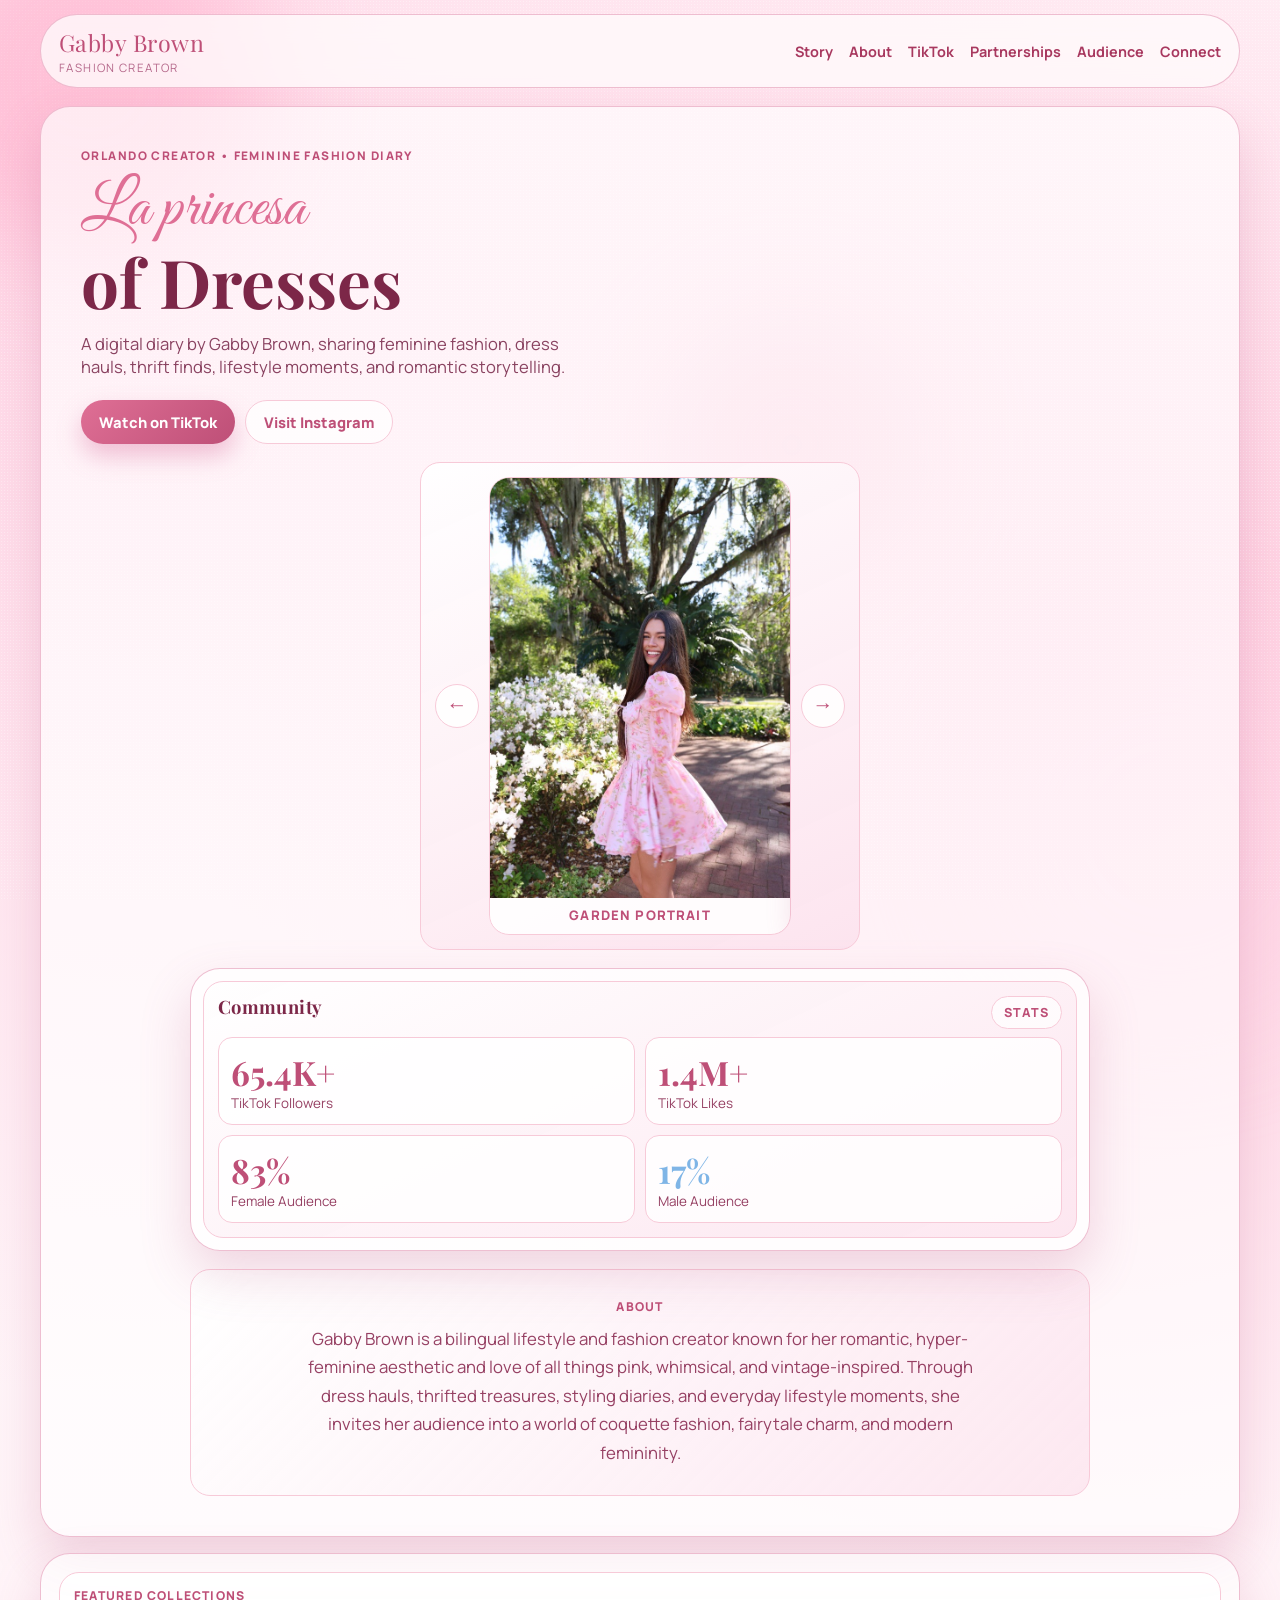
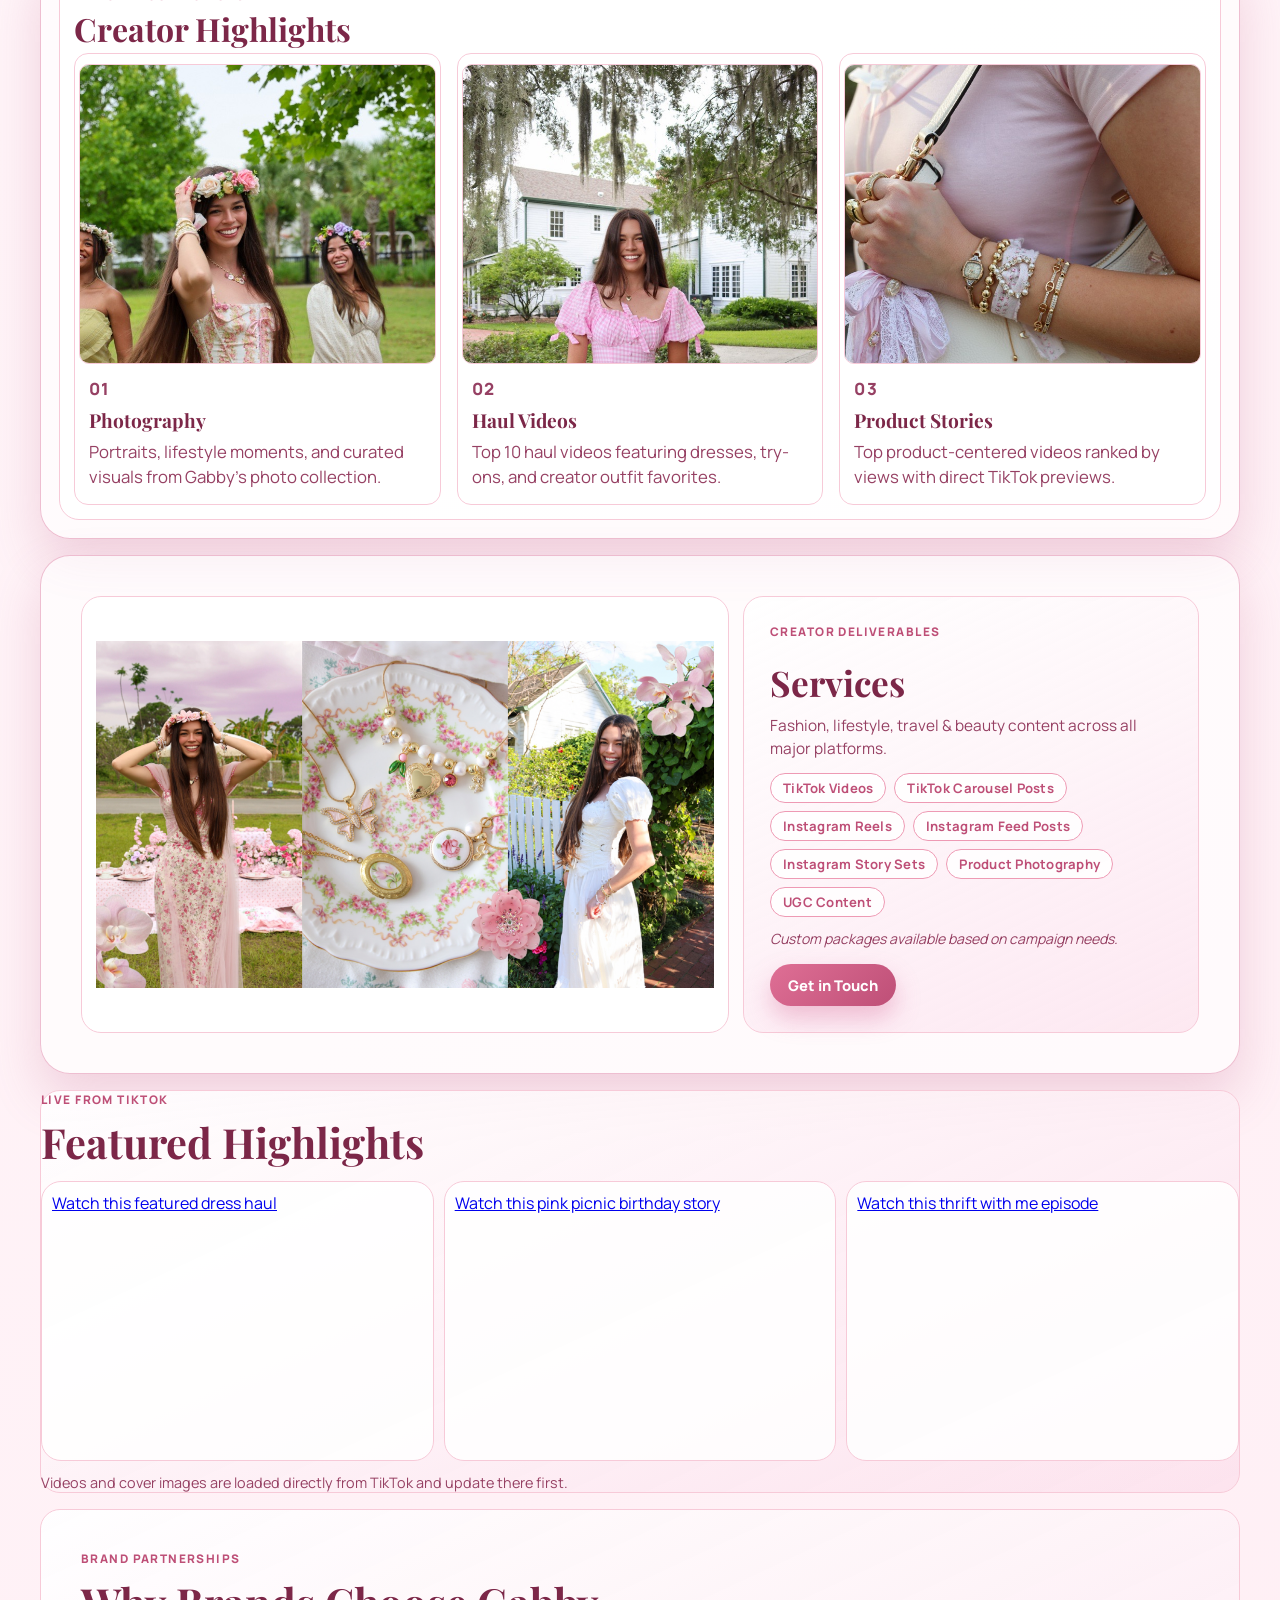
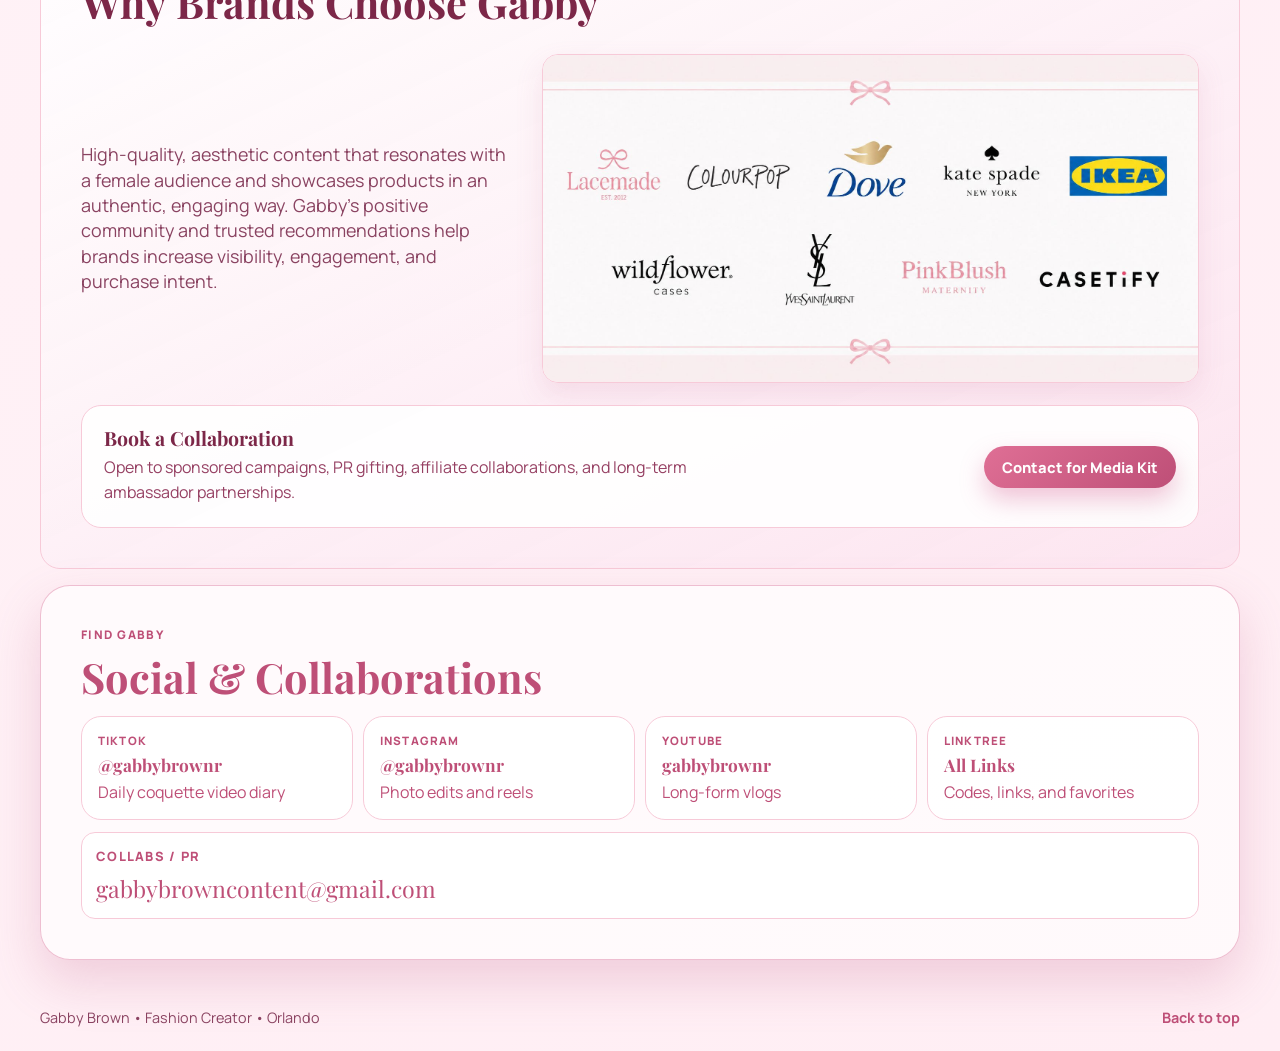
==== index.html @ c547fb17 "Add stats button and TikTok analytics page" ====
<!DOCTYPE html>
<html lang="en">
<head>
  <meta charset="UTF-8">
  <meta name="viewport" content="width=device-width, initial-scale=1.0">
  <title>Gabby Brown | Fashion Creator</title>
  <meta name="description" content="Gabby Brown, fashion creator: romantic fashion, feminine storytelling, dress diaries, and dreamy Orlando creator vibes.">
  <meta name="theme-color" content="#f7b8c7">
  <link rel="preconnect" href="https://fonts.googleapis.com">
  <link rel="preconnect" href="https://fonts.gstatic.com" crossorigin>
  <link href="https://fonts.googleapis.com/css2?family=Playfair+Display:ital,wght@0,500;0,700;1,500&family=Manrope:wght@300;400;500;700&family=Great+Vibes&display=swap" rel="stylesheet">
  <link rel="stylesheet" href="styles.css?v=6">
</head>
<body>
  <div class="bg-layer" aria-hidden="true">
    <div class="noise"></div>
    <div class="blush blush-a"></div>
    <div class="blush blush-b"></div>
    <div class="blush blush-c"></div>
  </div>

  <header class="site-header" id="top">
    <div class="brand-wrap">
      <a href="#top" class="brand-mark" aria-label="Go to top">Gabby Brown</a>
      <p class="brand-sub">Fashion Creator</p>
    </div>
    <button class="menu-toggle" aria-expanded="false" aria-controls="site-nav" aria-label="Open menu">
      <span></span><span></span><span></span>
    </button>
    <nav id="site-nav" class="site-nav" aria-label="Main navigation">
      <a href="#story">Story</a>
      <a href="#about">About</a>
      <a href="#tiktok">TikTok</a>
      <a href="#partnerships">Partnerships</a>
      <a href="#numbers">Audience</a>
      <a href="#connect">Connect</a>
    </nav>
  </header>

  <main>
    <section class="hero section-reveal">
      <div class="hero-copy">
        <p class="kicker">Orlando Creator • Feminine Fashion Diary</p>
        <h1>
          <span class="script">La princesa</span>
          <span class="title">of Dresses</span>
        </h1>
        <p class="lead">
          A digital diary by Gabby Brown, sharing feminine fashion, dress hauls, thrift finds, lifestyle moments, and romantic storytelling.
        </p>
        <div class="cta-row">
          <a class="coq-btn coq-btn-solid" href="https://www.tiktok.com/@gabbybrownr" target="_blank" rel="noopener">Watch on TikTok</a>
          <a class="coq-btn coq-btn-ghost" href="https://www.instagram.com/gabbybrownr/" target="_blank" rel="noopener">Visit Instagram</a>
        </div>
      </div>
      <div class="hero-image hero-collage-carousel" aria-label="Photo collage carousel of Gabby Brown">
        <button class="slider-arrow slider-prev" type="button" aria-label="Previous photo">&#8592;</button>
        <div class="collage-viewport">
          <div class="collage-track">
            <figure class="collage-card">
              <img src="images/gabby-garden-floral-portrait.jpg" alt="Gabby Brown in a pink floral dress smiling in a garden" class="gabby-photo" loading="eager" decoding="async">
              <figcaption>Garden Portrait</figcaption>
            </figure>
            <figure class="collage-card">
              <img src="images/gabby-birthday-picnic-cake.jpg" alt="Gabby Brown holding a pink birthday cake at a picnic by the water" class="gabby-photo" loading="lazy" decoding="async">
              <figcaption>Birthday Picnic</figcaption>
            </figure>
            <figure class="collage-card">
              <img src="images/gabby-blush-dress-garden-walk.jpg" alt="Gabby Brown in a blush floral dress in a romantic outdoor setting" class="gabby-photo" loading="lazy" decoding="async">
              <figcaption>Coquette Classic</figcaption>
            </figure>
          </div>
        </div>
        <button class="slider-arrow slider-next" type="button" aria-label="Next photo">&#8594;</button>
      </div>

      <section id="numbers" class="numbers snapshot-inline section-reveal">
        <div class="numbers-card">
          <div class="numbers-head">
            <h2>Community</h2>
            <a class="coq-btn coq-btn-ghost stats-link-btn" href="tiktok-analytics.html">Stats</a>
          </div>
          <div class="metrics">
            <div>
              <p class="metric" data-target="65400">0</p>
              <p class="metric-label">TikTok Followers</p>
            </div>
            <div>
              <p class="metric" data-target="1400000">0</p>
              <p class="metric-label">TikTok Likes</p>
            </div>
            <div>
              <p class="metric">83%</p>
              <p class="metric-label">Female Audience</p>
            </div>
            <div>
              <p class="metric metric-male">17%</p>
              <p class="metric-label">Male Audience</p>
            </div>
          </div>
        </div>
      </section>

      <div class="hero-about" id="about">
        <p class="card-label">About</p>
        <p class="about-bio">Gabby Brown is a bilingual lifestyle and fashion creator known for her romantic, hyper-feminine aesthetic and love of all things pink, whimsical, and vintage-inspired. Through dress hauls, thrifted treasures, styling diaries, and everyday lifestyle moments, she invites her audience into a world of coquette fashion, fairytale charm, and modern femininity.</p>
      </div>
    </section>

    <section id="story" class="story section-reveal">
      <div class="story-panel signature-panel story-series">
        <p class="card-label">Featured Collections</p>
        <h3>Creator Highlights</h3>
        <div class="series-list" aria-label="Creator highlight categories">
          <a class="series-item" href="photography-gallery.html" aria-label="Open Photography gallery">
            <img class="series-cover" src="images/gabby-photography-portada.jpg" alt="Photography collection cover" loading="lazy" decoding="async">
            <p class="series-id">01</p>
            <h4>Photography</h4>
            <p>Portraits, lifestyle moments, and curated visuals from Gabby's photo collection.</p>
          </a>
          <a class="series-item" href="video-collection.html?topic=haul-videos" aria-label="Open Haul Videos">
            <img class="series-cover" src="images/gabby-pink-dress.jpg" alt="Haul videos cover" loading="lazy" decoding="async">
            <p class="series-id">02</p>
            <h4>Haul Videos</h4>
            <p>Top 10 haul videos featuring dresses, try-ons, and creator outfit favorites.</p>
          </a>
          <a class="series-item" href="video-collection.html?topic=product-stories" aria-label="Open Product Stories videos">
            <img class="series-cover" src="images/gabby-watch.jpg" alt="Product stories cover" loading="lazy" decoding="async">
            <p class="series-id">03</p>
            <h4>Product Stories</h4>
            <p>Top product-centered videos ranked by views with direct TikTok previews.</p>
          </a>
        </div>
      </div>
    </section>

    <section id="services" class="services section-reveal">
      <div class="services-layout">
        <figure class="services-image-wrap">
          <img
            src="images/gabby-services-collage.png"
            alt="Gabby Brown services collage"
            class="services-image"
            loading="lazy"
            decoding="async"
          >
        </figure>
        <div class="services-copy">
          <p class="kicker">Creator Deliverables</p>
          <h2>Services</h2>
          <p class="services-desc">Fashion, lifestyle, travel &amp; beauty content across all major platforms.</p>
          <div class="services-chips" aria-label="Available services">
            <span class="service-chip">TikTok Videos</span>
            <span class="service-chip">TikTok Carousel Posts</span>
            <span class="service-chip">Instagram Reels</span>
            <span class="service-chip">Instagram Feed Posts</span>
            <span class="service-chip">Instagram Story Sets</span>
            <span class="service-chip">Product Photography</span>
            <span class="service-chip">UGC Content</span>
          </div>
          <p class="services-note">Custom packages available based on campaign needs.</p>
          <a class="coq-btn coq-btn-solid services-cta" href="mailto:gabbybrowncontent@gmail.com?subject=Services%20Inquiry">Get in Touch</a>
        </div>
      </div>
    </section>

    <section id="tiktok" class="tiktok section-reveal">
      <div class="section-head">
        <p class="kicker">Live From TikTok</p>
        <h2>Featured Highlights</h2>
      </div>
      <div class="tiktok-grid">
        <article class="tiktok-card">
          <blockquote
            class="tiktok-embed"
            cite="https://www.tiktok.com/@gabbybrownr/video/7504461138743119135"
            data-video-id="7504461138743119135"
            style="max-width: 605px; min-width: 325px;"
          >
            <section>
              <a target="_blank" rel="noopener" href="https://www.tiktok.com/@gabbybrownr/video/7504461138743119135">
                Watch this featured dress haul
              </a>
            </section>
          </blockquote>
        </article>
        <article class="tiktok-card">
          <blockquote
            class="tiktok-embed"
            cite="https://www.tiktok.com/@gabbybrownr/video/7505909339182353695"
            data-video-id="7505909339182353695"
            style="max-width: 605px; min-width: 325px;"
          >
            <section>
              <a target="_blank" rel="noopener" href="https://www.tiktok.com/@gabbybrownr/video/7505909339182353695">
                Watch this pink picnic birthday story
              </a>
            </section>
          </blockquote>
        </article>
        <article class="tiktok-card">
          <blockquote
            class="tiktok-embed"
            cite="https://www.tiktok.com/@gabbybrownr/video/7649543714284637471"
            data-video-id="7649543714284637471"
            style="max-width: 605px; min-width: 325px;"
          >
            <section>
              <a target="_blank" rel="noopener" href="https://www.tiktok.com/@gabbybrownr/video/7649543714284637471">
                Watch this thrift with me episode
              </a>
            </section>
          </blockquote>
        </article>
      </div>
      <p class="tiktok-note">Videos and cover images are loaded directly from TikTok and update there first.</p>
    </section>

    <section id="partnerships" class="partnerships section-reveal">
      <div class="section-head">
        <p class="kicker">Brand Partnerships</p>
        <h2>Why Brands Choose Gabby</h2>
      </div>

      <div class="partnership-grid">
        <p>
          High-quality, aesthetic content that resonates with a female audience and showcases products in an authentic,
          engaging way. Gabby's positive community and trusted recommendations help brands increase visibility,
          engagement, and purchase intent.
        </p>
        <img class="partnership-brand-image" src="images/gabby-collab-brands.jpeg" alt="Gabby brand collaborations">
      </div>

      <div class="partnership-cta">
        <div>
          <h3>Book a Collaboration</h3>
          <p>
            Open to sponsored campaigns, PR gifting, affiliate collaborations,
            and long-term ambassador partnerships.
          </p>
        </div>
        <a class="coq-btn coq-btn-solid" href="mailto:gabbybrowncontent@gmail.com?subject=Brand%20Partnership%20Inquiry">
          Contact for Media Kit
        </a>
      </div>
    </section>

    <section id="connect" class="connect section-reveal">
      <div class="section-head">
        <p class="kicker">Find Gabby</p>
        <h2>Social & Collaborations</h2>
      </div>
      <div class="connect-grid">
        <a class="connect-card" href="https://www.tiktok.com/@gabbybrownr" target="_blank" rel="noopener">
          <p class="platform">TikTok</p>
          <h3>@gabbybrownr</h3>
          <p>Daily coquette video diary</p>
        </a>
        <a class="connect-card" href="https://www.instagram.com/gabbybrownr/" target="_blank" rel="noopener">
          <p class="platform">Instagram</p>
          <h3>@gabbybrownr</h3>
          <p>Photo edits and reels</p>
        </a>
        <a class="connect-card" href="https://www.youtube.com/@gabbybrownr" target="_blank" rel="noopener">
          <p class="platform">YouTube</p>
          <h3>gabbybrownr</h3>
          <p>Long-form vlogs</p>
        </a>
        <a class="connect-card" href="https://linktr.ee/gabbybrownr" target="_blank" rel="noopener">
          <p class="platform">Linktree</p>
          <h3>All Links</h3>
          <p>Codes, links, and favorites</p>
        </a>
      </div>
      <div class="mail-box">
        <p>Collabs / PR</p>
        <a href="mailto:gabbybrowncontent@gmail.com">gabbybrowncontent@gmail.com</a>
      </div>
    </section>

  </main>

  <footer class="site-footer">
    <p>Gabby Brown • Fashion Creator • Orlando</p>
    <a href="#top">Back to top</a>
  </footer>

  <script async src="https://www.tiktok.com/embed.js"></script>
  <script src="script.js"></script>
</body>
</html>
---- styles.css ----
:root {
  --bg-1: #fff7fa;
  --bg-2: #ffeef4;
  --pink-100: #fde7ef;
  --pink-200: #f7cad8;
  --pink-300: #ee9ab4;
  --pink-400: #df6f95;
  --pink-500: #be4f77;
  --ink-900: #7c2748;
  --ink-700: #964063;
  --ink-500: #b5688a;
  --ink: #964063;
  --rose-title: #7c2748;
  --rose-subtitle: #a8385f;
  --rose-body: #8a4361;
  --rose-soft: #b5688a;
  --glass: rgba(255, 255, 255, 0.66);
  --line: rgba(232, 170, 194, 0.75);
  --shadow: 0 22px 50px rgba(194, 98, 140, 0.24);
  --radius-xl: 30px;
  --radius-lg: 20px;
  --radius-md: 14px;
}

* {
  box-sizing: border-box;
  margin: 0;
  padding: 0;
}

html {
  scroll-behavior: smooth;
  scroll-padding-top: 88px;
}

body {
  font-family: "Manrope", sans-serif;
  color: var(--rose-body);
  background:
    radial-gradient(circle at 12% 8%, #ffd6e6 0, transparent 26%),
    radial-gradient(circle at 84% 16%, #ffc9dd 0, transparent 24%),
    linear-gradient(145deg, var(--bg-1), var(--bg-2));
  min-height: 100vh;
  overflow-x: hidden;
}

.bg-layer {
  position: fixed;
  inset: 0;
  z-index: -1;
  pointer-events: none;
}

.noise {
  position: absolute;
  inset: 0;
  background-image: radial-gradient(rgba(255, 255, 255, 0.35) 0.6px, transparent 0.6px);
  background-size: 3px 3px;
}

.blush {
  position: absolute;
  border-radius: 999px;
  filter: blur(55px);
  opacity: 0.42;
}

.blush-a {
  width: 360px;
  height: 360px;
  background: #ff99bd;
  top: -100px;
  left: -90px;
}

.blush-b {
  width: 420px;
  height: 420px;
  background: #ffd8e8;
  bottom: -140px;
  right: -100px;
}

.blush-c {
  width: 260px;
  height: 260px;
  background: #f5abc6;
  top: 35%;
  right: 28%;
}

.site-header {
  position: sticky;
  top: 0;
  z-index: 30;
  width: min(1200px, 94vw);
  margin: 14px auto 0;
  border: 1px solid var(--line);
  border-radius: 999px;
  background: rgba(255, 250, 252, 0.8);
  backdrop-filter: blur(12px);
  display: flex;
  align-items: center;
  justify-content: space-between;
  gap: 18px;
  padding: 12px 18px;
}

.brand-wrap {
  display: grid;
  gap: 2px;
}

.brand-mark {
  font-family: "Playfair Display", serif;
  font-size: clamp(1.05rem, 2.2vw, 1.45rem);
  color: var(--pink-500);
  text-decoration: none;
  letter-spacing: 0.02em;
}

.brand-sub {
  font-size: 0.72rem;
  letter-spacing: 0.12em;
  text-transform: uppercase;
  color: var(--rose-soft);
}

.site-nav {
  display: flex;
  gap: 16px;
}

.site-nav a {
  text-decoration: none;
  color: var(--rose-subtitle);
  font-weight: 700;
  font-size: 0.9rem;
  position: relative;
}

.site-nav a::after {
  content: "";
  position: absolute;
  left: 0;
  bottom: -4px;
  width: 0;
  height: 2px;
  border-radius: 2px;
  background: linear-gradient(90deg, var(--pink-400), var(--pink-500));
  transition: width 0.24s ease;
}

.site-nav a:hover::after,
.site-nav a:focus-visible::after,
.site-nav a.active::after {
  width: 100%;
}

.menu-toggle {
  display: none;
  border: 1px solid var(--line);
  border-radius: 12px;
  background: rgba(255, 255, 255, 0.72);
  padding: 8px;
}

.menu-toggle span {
  display: block;
  width: 19px;
  height: 2px;
  background: var(--pink-500);
  margin: 4px 0;
  transition: transform 0.24s ease, opacity 0.24s ease;
}

main {
  width: min(1200px, 94vw);
  margin: 18px auto 48px;
  display: grid;
  gap: 16px;
}

.hero,
.story,
.services,
.moodboard,
.numbers,
.connect {
  border: 1px solid var(--line);
  border-radius: var(--radius-xl);
  background: var(--glass);
  box-shadow: var(--shadow);
  padding: clamp(22px, 4vw, 40px);
}

.hero {
  display: grid;
  grid-template-columns: 1.35fr 1fr;
  gap: 18px;
  align-items: stretch;
}

.hero-image {
  grid-column: 1 / -1;
  border-radius: var(--radius-lg);
  overflow: hidden;
  border: 1px solid var(--pink-200);
  background: linear-gradient(155deg, rgba(255, 255, 255, 0.9), rgba(252, 224, 236, 0.8));
  display: flex;
  align-items: center;
  justify-content: center;
  min-height: 0;
  position: relative;
}


.hero-collage-carousel {
  padding: 14px;
  display: grid;
  grid-template-columns: auto minmax(0, 1fr) auto;
  gap: 10px;
  align-items: center;
  justify-content: center;
  max-width: 440px;
  width: 100%;
  margin: 0 auto;
}

.collage-viewport {
  width: 100%;
  overflow: hidden;
  border-radius: var(--radius-lg);
}

.collage-track {
  display: flex;
  transition: transform 0.34s ease;
  touch-action: pan-y;
}

.collage-card {
  flex: 0 0 100%;
  margin: 0;
  border-radius: var(--radius-lg);
  border: 1px solid var(--pink-200);
  background: rgba(255, 255, 255, 0.84);
  overflow: hidden;
  display: grid;
  grid-template-rows: auto auto;
  box-shadow: 0 12px 26px rgba(194, 98, 140, 0.18);
}

.collage-card .gabby-photo {
  height: clamp(300px, 40vw, 420px) !important;
  max-height: 420px;
}

.gabby-photo {
  display: block;
  width: 100%;
  max-width: 100%;
  height: 100%;
  max-height: none;
  object-fit: cover;
  object-position: center;
  border-radius: 0;
}

.collage-card figcaption {
  padding: 8px 12px 10px;
  text-align: center;
  color: var(--pink-500);
  font-size: 0.82rem;
  letter-spacing: 0.09em;
  text-transform: uppercase;
  font-weight: 800;
}

.collage-card:hover {
  transform: translateY(-2px);
  transition: transform 0.2s ease;
}

@media (max-width: 760px) {
  .hero-collage-carousel {
    max-width: 320px;
  }

  .collage-card .gabby-photo {
    height: clamp(260px, 70vw, 380px) !important;
  }
}

.slider-arrow {
  width: 44px;
  height: 44px;
  border-radius: 999px;
  border: 1px solid var(--pink-200);
  background: rgba(255, 255, 255, 0.86);
  color: var(--pink-500);
  font-size: 1.3rem;
  font-weight: 700;
  line-height: 1;
  cursor: pointer;
  transition: transform 0.2s ease, box-shadow 0.2s ease;
}

.slider-arrow:hover,
.slider-arrow:focus-visible {
  transform: translateY(-1px);
  box-shadow: 0 10px 20px rgba(194, 98, 140, 0.22);
}

@media (max-width: 760px) {
  .slider-arrow {
    display: none;
  }
}

.image-placeholder {
  position: absolute;
  color: var(--pink-400);
  font-weight: 700;
  font-size: 1rem;
  text-align: center;
  padding: 20px;
}

.hero-about {
  grid-column: 1 / -1;
  background: linear-gradient(135deg, rgba(255, 255, 255, 0.92), rgba(252, 224, 236, 0.7));
  border: 1px solid var(--pink-200);
  border-radius: var(--radius-lg);
  padding: 28px 32px;
  max-width: 900px;
  width: 100%;
  margin: 0 auto;
  text-align: center;
}

.hero > .numbers.snapshot-inline {
  grid-column: 1 / -1;
  max-width: 900px;
  width: 100%;
  margin: 0 auto;
  justify-self: center;
}

.hero-about .card-label {
  margin-bottom: 10px;
}

.about-bio {
  font-size: 1.05rem;
  line-height: 1.7;
  color: var(--ink);
  max-width: 680px;
  margin: 0 auto;
}

.kicker {
  text-transform: uppercase;
  letter-spacing: 0.12em;
  font-size: 0.74rem;
  color: var(--pink-500);
  font-weight: 800;
  margin-bottom: 12px;
}

h1,
h2,
h3 {
  font-family: "Playfair Display", serif;
  line-height: 1.08;
  color: var(--rose-title);
}

h1 .script {
  display: block;
  font-family: "Great Vibes", cursive;
  font-size: clamp(2rem, 6vw, 4rem);
  font-weight: 400;
  color: var(--pink-400);
}

h1 .title {
  display: block;
  font-size: clamp(1.9rem, 5.8vw, 4.2rem);
  color: var(--rose-title);
}

.lead {
  max-width: 52ch;
  color: var(--rose-body);
  margin-top: 14px;
  margin-bottom: 22px;
  font-size: 1.04rem;
}

p,
li {
  color: var(--rose-body);
}

.cta-row {
  display: flex;
  gap: 10px;
  flex-wrap: wrap;
}

.coq-btn {
  text-decoration: none;
  border-radius: 999px;
  display: inline-flex;
  align-items: center;
  justify-content: center;
  padding: 11px 18px;
  font-weight: 800;
  font-size: 0.92rem;
  transition: transform 0.22s ease, box-shadow 0.22s ease;
  position: static;
  float: none;
  clear: none;
  white-space: nowrap;
}

.coq-btn:hover,
.coq-btn:focus-visible {
  transform: translateY(-2px);
}

.coq-btn-solid {
  color: #fff;
  background: linear-gradient(135deg, var(--pink-400), var(--pink-500));
  box-shadow: 0 12px 24px rgba(211, 93, 142, 0.35);
}

.coq-btn-ghost {
  color: var(--pink-500);
  border: 1px solid var(--pink-200);
  background: rgba(255, 255, 255, 0.75);
}

.hero-card {
  grid-column: 1 / -1;
  max-width: 760px;
  width: 100%;
  margin: 0 auto;
  border-radius: var(--radius-lg);
  border: 1px solid var(--pink-200);
  background: linear-gradient(160deg, rgba(255, 255, 255, 0.92), rgba(253, 228, 239, 0.9));
  overflow: hidden;
}

.hero-card-inner {
  padding: 20px;
}

.card-label {
  text-transform: uppercase;
  letter-spacing: 0.1em;
  font-size: 0.76rem;
  color: var(--pink-500);
  font-weight: 800;
  margin-bottom: 8px;
}

.hero-card h2 {
  font-size: 1.45rem;
  margin-bottom: 10px;
}

.hero-card ul {
  list-style: none;
  display: grid;
  gap: 7px;
  color: var(--ink-700);
}

.story {
  display: grid;
  grid-template-columns: minmax(260px, 0.9fr) minmax(380px, 1.6fr);
  gap: 12px;
  padding: clamp(12px, 2.2vw, 18px);
}

.story-panel {
  border-radius: var(--radius-lg);
  border: 1px solid var(--pink-200);
  background: rgba(255, 255, 255, 0.8);
  padding: 14px;
}

.quote {
  font-family: "Playfair Display", serif;
  font-style: italic;
  font-size: clamp(1.1rem, 2.3vw, 1.52rem);
  color: var(--pink-500);
}

.text-panel h3 {
  font-size: 1.4rem;
  margin-bottom: 10px;
}

.text-panel p {
  color: var(--ink-700);
}

.text-panel p + p {
  margin-top: 12px;
}

.signature-panel h3 {
  font-size: clamp(1.55rem, 3vw, 2rem);
  margin-bottom: 6px;
}

.story-series {
  grid-column: 1 / -1;
  max-width: none;
  width: 100%;
  margin: 0 auto;
}

.series-list {
  display: grid;
  grid-template-columns: repeat(3, minmax(0, 1fr));
  gap: 16px;
}

.series-item {
  display: block;
  border: 1px solid var(--pink-200);
  border-radius: var(--radius-md);
  background: rgba(255, 255, 255, 0.84);
  padding: 14px;
  overflow: hidden;
  text-decoration: none;
  color: inherit;
  transition: transform 0.18s ease, box-shadow 0.18s ease, border-color 0.18s ease;
}

.series-cover {
  display: block;
  width: calc(100% + 20px);
  height: clamp(240px, 24vw, 300px);
  object-fit: cover;
  object-position: center 18%;
  border-radius: 10px;
  margin: -4px -10px 12px;
  border: 1px solid var(--pink-200);
}

.series-item:link,
.series-item:visited,
.series-item:hover,
.series-item:active {
  color: inherit;
  text-decoration: none;
}

.series-item h4,
.series-item p,
.series-item .series-id {
  text-decoration: none;
}

.series-item:hover,
.series-item:focus-visible {
  transform: translateY(-1px);
  border-color: var(--pink-300);
  box-shadow: 0 10px 20px rgba(194, 98, 140, 0.16);
}

.series-id {
  color: var(--pink-500);
  font-weight: 800;
  letter-spacing: 0.08em;
  font-size: 0.84rem;
  margin-bottom: 6px;
}

.series-item h4 {
  font-family: "Playfair Display", serif;
  color: var(--rose-title);
  font-size: 1.2rem;
  margin-bottom: 6px;
}

.series-item p {
  color: var(--ink-700);
  font-size: 1.05rem;
  line-height: 1.5;
}

.services-layout {
  display: grid;
  grid-template-columns: 1.35fr 0.95fr;
  gap: 14px;
  align-items: stretch;
}

.services-image-wrap {
  margin: 0;
  border: 1px solid var(--pink-200);
  border-radius: var(--radius-lg);
  overflow: hidden;
  background: rgba(255, 255, 255, 0.84);
  min-height: 340px;
  display: grid;
  place-items: center;
  padding: clamp(8px, 1.5vw, 14px);
}

.services-image {
  display: block;
  width: 100%;
  height: 100%;
  object-fit: contain;
  object-position: center;
  max-height: 500px;
}

.services-copy {
  border: 1px solid var(--pink-200);
  border-radius: var(--radius-lg);
  background: linear-gradient(155deg, rgba(255,255,255,0.92), rgba(252,224,236,0.7));
  padding: clamp(16px, 2.4vw, 26px);
  display: flex;
  flex-direction: column;
  gap: 12px;
  justify-content: center;
}

.services-copy h2 {
  font-size: clamp(1.55rem, 3.2vw, 2.2rem);
  margin: 0;
}

.services-desc {
  color: var(--ink-700);
  margin: 0;
  font-size: 0.96rem;
  line-height: 1.55;
}

.services-chips {
  display: flex;
  flex-wrap: wrap;
  gap: 8px;
}

.service-chip {
  background: rgba(255, 255, 255, 0.88);
  border: 1px solid var(--pink-300, #f0a3c0);
  border-radius: 999px;
  padding: 5px 12px;
  font-size: 0.82rem;
  font-weight: 700;
  color: var(--pink-500);
  letter-spacing: 0.02em;
}

.services-note {
  margin: 0;
  color: var(--ink-700);
  font-size: 0.88rem;
  font-style: italic;
}

.services-cta {
  align-self: flex-start;
  margin-top: 4px;
}

.signature-panel ul {
  list-style: none;
  display: grid;
  gap: 8px;
  color: var(--ink-700);
}

.section-head {
  margin-bottom: 16px;
}

.section-head h2 {
  font-size: clamp(1.6rem, 4.6vw, 2.6rem);
}

.mood-grid {
  display: grid;
  grid-template-columns: repeat(12, 1fr);
  gap: 10px;
}

.mood-card {
  grid-column: span 4;
  border: 1px solid var(--pink-200);
  border-radius: var(--radius-lg);
  background: rgba(255, 255, 255, 0.84);
  padding: 18px;
}

.mood-card.large {
  grid-column: span 6;
}

.mood-card h3 {
  font-size: 1.22rem;
  margin-bottom: 6px;
}

.mood-card p {
  color: var(--ink-700);
}

.swatches {
  display: flex;
  gap: 8px;
  margin-top: 12px;
}

.swatches span {
  width: 28px;
  height: 28px;
  border-radius: 999px;
  background: var(--c);
  border: 1px solid rgba(0, 0, 0, 0.06);
}

.tiktok {
  border: 1px solid var(--pink-200);
  border-radius: var(--radius-lg);
  background: linear-gradient(155deg, rgba(255, 255, 255, 0.9), rgba(252, 224, 236, 0.8));
}

.tiktok-grid {
  display: grid;
  grid-template-columns: repeat(3, minmax(0, 1fr));
  gap: 10px;
}

.tiktok-card {
  border: 1px solid var(--pink-200);
  border-radius: var(--radius-lg);
  background: rgba(255, 255, 255, 0.86);
  padding: 10px;
  min-height: 280px;
}

.tiktok-card .tiktok-embed {
  margin: 0 !important;
  min-width: 100% !important;
  max-width: 100% !important;
}

.tiktok-note {
  margin-top: 12px;
  color: var(--ink-700);
  font-size: 0.9rem;
}

.partnerships {
  border: 1px solid var(--pink-200);
  border-radius: var(--radius-lg);
  background: linear-gradient(155deg, rgba(255, 255, 255, 0.92), rgba(252, 226, 238, 0.82));
  padding: clamp(24px, 4vw, 40px);
}

.partnerships .section-head {
  max-width: 760px;
  margin-bottom: clamp(18px, 2.8vw, 28px);
}

.partnerships .section-head h2 {
  line-height: 1.12;
}

.partnership-grid {
  display: grid;
  grid-template-columns: minmax(260px, 0.95fr) minmax(420px, 1.45fr);
  gap: clamp(16px, 2.4vw, 30px);
  align-items: center;
}

.partnership-grid > p {
  margin: 0;
  font-size: clamp(1.1rem, 1.4vw, 1.55rem);
  line-height: 1.42;
}

.partnership-brand-image {
  width: 100%;
  display: block;
  border-radius: 16px;
  border: 1px solid var(--pink-200);
  box-shadow: 0 12px 28px rgba(194, 98, 140, 0.14);
}

.partnership-card {
  border: 1px solid var(--pink-200);
  border-radius: var(--radius-lg);
  background: rgba(255, 255, 255, 0.88);
  padding: clamp(16px, 2.4vw, 24px);
  display: grid;
  align-content: start;
  gap: 10px;
}

.partnership-card h3 {
  font-size: 1.2rem;
  margin-bottom: 2px;
  line-height: 1.25;
}

.partnership-card p {
  color: var(--ink-700);
  line-height: 1.55;
}

.partnership-card ul {
  margin-top: 2px;
  padding-left: 18px;
  color: var(--ink-700);
  display: grid;
  gap: 6px;
}

.partnership-cta {
  margin-top: clamp(14px, 2vw, 22px);
  border: 1px solid var(--pink-200);
  border-radius: var(--radius-lg);
  background: rgba(255, 255, 255, 0.9);
  padding: clamp(14px, 2.2vw, 22px);
  display: flex;
  align-items: center;
  justify-content: space-between;
  flex-wrap: wrap;
  gap: 14px;
  isolation: isolate;
}

.partnership-cta h3 {
  font-size: 1.22rem;
  margin-bottom: 6px;
}

.partnership-cta p {
  color: var(--ink-700);
  max-width: 62ch;
  line-height: 1.55;
}

.partnership-cta .coq-btn {
  margin-left: auto;
}

.brand-evidence-wrap {
  margin-top: 12px;
  display: grid;
  grid-template-columns: repeat(2, minmax(0, 1fr));
  gap: 10px;
}

.brand-evidence-card {
  border: 1px solid var(--pink-200);
  border-radius: var(--radius-lg);
  background: rgba(255, 255, 255, 0.9);
  padding: 16px;
}

.brand-evidence-card h3 {
  font-size: 1.16rem;
  margin-bottom: 6px;
}

.brand-evidence-card p {
  color: var(--ink-700);
}

.brand-pill-row {
  margin-top: 10px;
  display: flex;
  flex-wrap: wrap;
  gap: 8px;
}

.brand-pill {
  border: 1px solid var(--pink-200);
  border-radius: 999px;
  background: #fff6fa;
  color: var(--pink-500);
  font-size: 0.8rem;
  font-weight: 800;
  letter-spacing: 0.02em;
  padding: 6px 10px;
}

.profile-intel {
  border: 1px solid var(--pink-200);
  border-radius: var(--radius-lg);
  background: linear-gradient(155deg, rgba(255, 255, 255, 0.9), rgba(252, 229, 240, 0.84));
}

.intel-grid {
  display: grid;
  grid-template-columns: repeat(3, minmax(0, 1fr));
  gap: 10px;
}

.intel-card {
  border: 1px solid var(--pink-200);
  border-radius: var(--radius-lg);
  background: rgba(255, 255, 255, 0.88);
  padding: 16px;
}

.intel-card h3 {
  font-size: 1.15rem;
  margin-bottom: 8px;
}

.intel-card ul {
  padding-left: 18px;
  color: var(--ink-700);
  display: grid;
  gap: 6px;
}

.intel-note {
  margin-top: 12px;
  color: var(--ink-700);
  font-size: 0.9rem;
}

.numbers-card {
  border: 1px solid var(--pink-200);
  border-radius: var(--radius-lg);
  background: linear-gradient(155deg, rgba(255, 255, 255, 0.9), rgba(252, 224, 236, 0.8));
  padding: 18px;
}

.numbers.snapshot-inline {
  padding: 12px;
  background: rgba(255, 255, 255, 0.72);
}

.numbers.snapshot-inline .numbers-card {
  padding: 14px;
}

.numbers.snapshot-inline h2 {
  font-size: 1.15rem;
  margin-bottom: 10px;
  letter-spacing: 0.02em;
}

.numbers-head {
  display: flex;
  align-items: center;
  justify-content: space-between;
  gap: 12px;
  margin-bottom: 8px;
}

.numbers-head h2 {
  margin-bottom: 0;
}

.stats-link-btn {
  padding: 7px 12px;
  font-size: 0.78rem;
  letter-spacing: 0.08em;
  text-transform: uppercase;
}

.numbers.snapshot-inline .metrics > div {
  padding: 12px;
}

.numbers-card h2 {
  font-size: 1.55rem;
  margin-bottom: 14px;
}

.metrics {
  display: grid;
  grid-template-columns: repeat(2, minmax(0, 1fr));
  gap: 10px;
}

.metrics > div {
  border: 1px solid var(--pink-200);
  border-radius: var(--radius-md);
  background: rgba(255, 255, 255, 0.84);
  padding: 14px;
}

.metric {
  font-family: "Playfair Display", serif;
  color: var(--pink-500);
  font-size: clamp(1.35rem, 3.4vw, 2.1rem);
  font-weight: 700;
}

.metric-label {
  color: var(--ink-700);
  font-size: 0.84rem;
}

.metric-sub-male {
  font-size: 0.78rem;
  font-weight: 600;
  color: var(--pink-400);
  margin-top: 2px;
}

.metric-male {
  color: #7fb5e6 !important;
}

.analytics-main {
  width: min(1200px, 94vw);
  margin: 18px auto 48px;
  display: grid;
  gap: 14px;
}

.analytics-hero,
.analytics-grid,
.analytics-table-wrap,
.analytics-cta {
  border: 1px solid var(--line);
  border-radius: var(--radius-xl);
  background: var(--glass);
  box-shadow: var(--shadow);
  padding: clamp(22px, 4vw, 34px);
}

.analytics-hero h1 {
  font-family: "Playfair Display", serif;
  color: var(--rose-title);
  font-size: clamp(1.8rem, 4vw, 3rem);
  margin-bottom: 8px;
}

.analytics-lead {
  color: var(--ink-700);
  max-width: 72ch;
  line-height: 1.55;
}

.analytics-note {
  margin-top: 10px;
  color: var(--pink-500);
  font-size: 0.88rem;
  font-weight: 700;
}

.analytics-grid {
  display: grid;
  grid-template-columns: repeat(2, minmax(0, 1fr));
  gap: 12px;
}

.analytics-card {
  border: 1px solid var(--pink-200);
  border-radius: var(--radius-lg);
  background: rgba(255, 255, 255, 0.9);
  padding: 16px;
}

.analytics-card h2 {
  font-size: 1.28rem;
  margin-bottom: 8px;
  color: var(--rose-title);
}

.analytics-card ul {
  padding-left: 18px;
  color: var(--ink-700);
  display: grid;
  gap: 6px;
}

.analytics-table {
  width: 100%;
  border-collapse: collapse;
  overflow: hidden;
  border-radius: var(--radius-lg);
  border: 1px solid var(--pink-200);
  background: rgba(255, 255, 255, 0.92);
}

.analytics-table th,
.analytics-table td {
  text-align: left;
  padding: 12px;
  border-bottom: 1px solid var(--pink-200);
  vertical-align: top;
}

.analytics-table thead th {
  color: var(--rose-title);
  background: rgba(255, 236, 244, 0.9);
  font-size: 0.92rem;
  letter-spacing: 0.03em;
}

.analytics-table tbody tr:last-child td {
  border-bottom: none;
}

.analytics-table td {
  color: var(--ink-700);
}

.analytics-cta h2 {
  font-size: clamp(1.4rem, 3vw, 2rem);
  margin-bottom: 8px;
}

.analytics-cta p {
  color: var(--ink-700);
  margin-bottom: 14px;
}

.connect-grid {
  display: grid;
  grid-template-columns: repeat(4, minmax(0, 1fr));
  gap: 10px;
  margin-bottom: 12px;
}

.connect .section-head h2 {
  color: var(--pink-500);
}

.connect-card {
  text-decoration: none;
  color: inherit;
  border: 1px solid var(--pink-200);
  border-radius: var(--radius-lg);
  background: rgba(255, 255, 255, 0.84);
  padding: 16px;
  transition: transform 0.22s ease, box-shadow 0.22s ease;
}

.connect-card:hover,
.connect-card:focus-visible {
  transform: translateY(-3px);
  box-shadow: 0 12px 26px rgba(206, 97, 143, 0.24);
}

.platform {
  text-transform: uppercase;
  letter-spacing: 0.1em;
  font-size: 0.72rem;
  color: var(--pink-500);
  font-weight: 800;
  margin-bottom: 8px;
}

.connect-card h3 {
  font-size: 1.08rem;
  color: var(--pink-500);
  margin-bottom: 6px;
}

.connect-card p {
  color: var(--pink-500);
}

.mail-box {
  border: 1px solid var(--pink-200);
  border-radius: var(--radius-md);
  background: rgba(255, 255, 255, 0.9);
  padding: 14px;
}

.mail-box p {
  font-size: 0.8rem;
  text-transform: uppercase;
  letter-spacing: 0.1em;
  color: var(--pink-500);
  font-weight: 800;
  margin-bottom: 8px;
}

.mail-box a {
  font-family: "Playfair Display", serif;
  color: var(--pink-500);
  text-decoration: none;
  font-size: clamp(1rem, 2.4vw, 1.45rem);
}

.site-footer {
  width: min(1200px, 94vw);
  margin: 0 auto 24px;
  display: flex;
  justify-content: space-between;
  gap: 10px;
  color: var(--ink-700);
  font-size: 0.9rem;
}

.site-footer a {
  color: var(--pink-500);
  text-decoration: none;
  font-weight: 700;
}

.section-reveal {
  opacity: 0;
  transform: translateY(18px);
  transition: opacity 0.65s ease, transform 0.65s ease;
}

.section-reveal.visible {
  opacity: 1;
  transform: translateY(0);
}

@media (max-width: 980px) {
  .hero {
    grid-template-columns: 1fr;
  }

  .hero-image {
    min-height: 0;
  }

  .metrics {
    grid-template-columns: repeat(2, minmax(0, 1fr));
  }

  .mood-card,
  .mood-card.large {
    grid-column: span 6;
  }

  .connect-grid {
    grid-template-columns: repeat(2, minmax(0, 1fr));
  }

  .series-list {
    grid-template-columns: repeat(2, minmax(0, 1fr));
  }

  .tiktok-grid {
    grid-template-columns: repeat(2, minmax(0, 1fr));
  }

  .analytics-grid {
    grid-template-columns: 1fr;
  }

  .partnership-grid {
    grid-template-columns: 1fr;
    gap: 16px;
    align-items: start;
  }

  .partnership-cta .coq-btn {
    margin-left: 0;
  }

  .services-layout {
    grid-template-columns: 1fr;
  }

  .services-copy {
    order: -1;
  }

  .services-image-wrap {
    min-height: 260px;
    max-height: none;
  }

  .services-image {
    max-height: 360px;
  }

  .brand-evidence-wrap {
    grid-template-columns: 1fr;
  }

  .intel-grid {
    grid-template-columns: repeat(2, minmax(0, 1fr));
  }
}

@media (max-width: 760px) {
  .site-header {
    border-radius: 20px;
    align-items: flex-start;
  }

  .menu-toggle {
    display: inline-block;
  }

  .menu-toggle[aria-expanded="true"] span:nth-child(1) {
    transform: translateY(6px) rotate(45deg);
  }

  .menu-toggle[aria-expanded="true"] span:nth-child(2) {
    opacity: 0;
  }

  .menu-toggle[aria-expanded="true"] span:nth-child(3) {
    transform: translateY(-6px) rotate(-45deg);
  }

  .site-nav {
    position: absolute;
    top: calc(100% + 8px);
    left: 0;
    right: 0;
    border: 1px solid var(--line);
    border-radius: 16px;
    background: rgba(255, 252, 254, 0.98);
    padding: 12px;
    display: none;
    flex-direction: column;
    gap: 10px;
  }

  .site-nav.open {
    display: flex;
  }

  .story {
    grid-template-columns: 1fr;
  }

  .series-list {
    grid-template-columns: 1fr;
  }

  .metrics {
    grid-template-columns: repeat(2, minmax(0, 1fr));
  }

  .numbers.snapshot-inline {
    padding: 10px;
  }

  .site-footer {
    flex-direction: column;
    align-items: center;
    text-align: center;
  }

  .numbers-head {
    flex-direction: column;
    align-items: flex-start;
  }

  .analytics-table {
    font-size: 0.9rem;
  }

  .partnership-cta {
    flex-direction: column;
    align-items: flex-start;
  }

  .partnership-cta .coq-btn {
    margin-left: 0;
  }

  .intel-grid {
    grid-template-columns: 1fr;
  }
}

@media (max-width: 620px) {
  .services-image-wrap {
    min-height: 220px;
    padding: 8px;
  }

  .services-image {
    max-height: 300px;
  }

  .metrics {
    grid-template-columns: 1fr;
  }

  .mood-card,
  .mood-card.large {
    grid-column: span 12;
  }

  .connect-grid {
    grid-template-columns: 1fr;
  }

  .tiktok-grid {
    grid-template-columns: 1fr;
  }
}

@media (prefers-reduced-motion: reduce) {
  *,
  *::before,
  *::after {
    animation: none !important;
    transition: none !important;
    scroll-behavior: auto !important;
  }
}
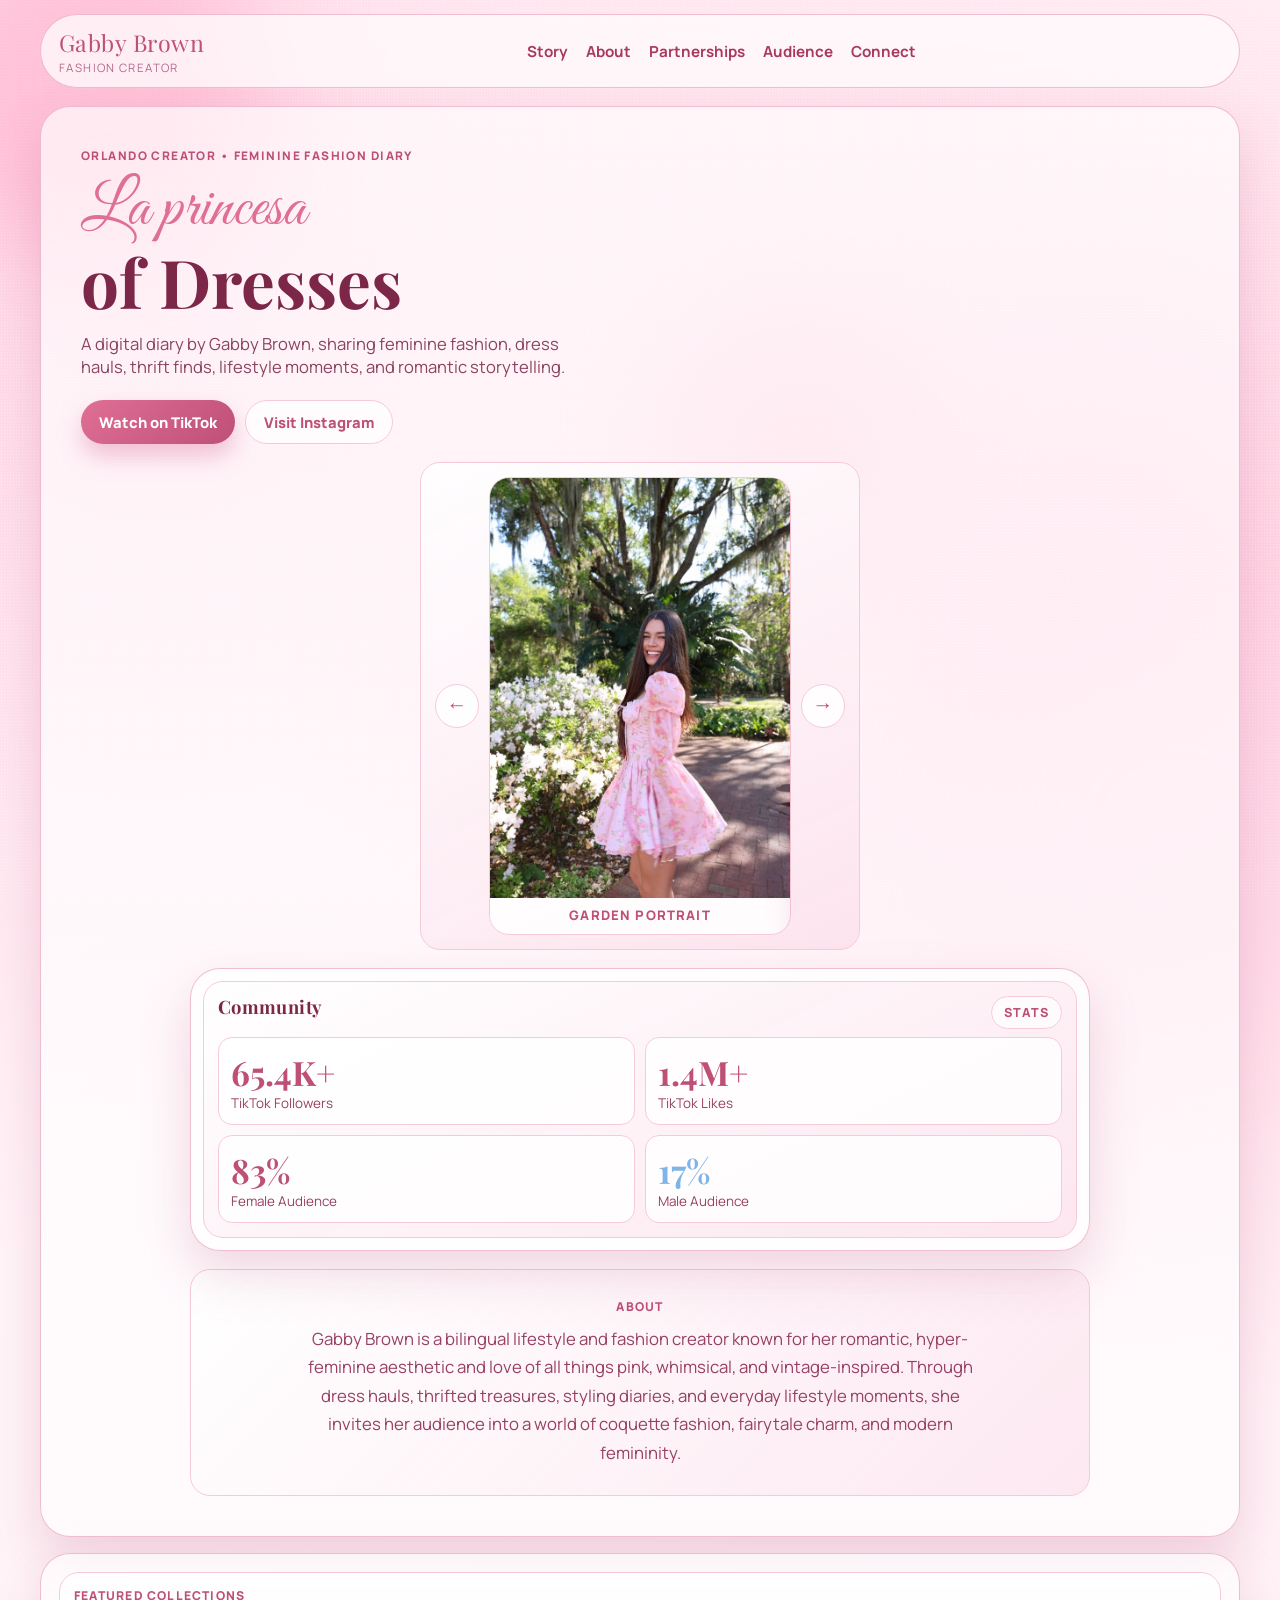
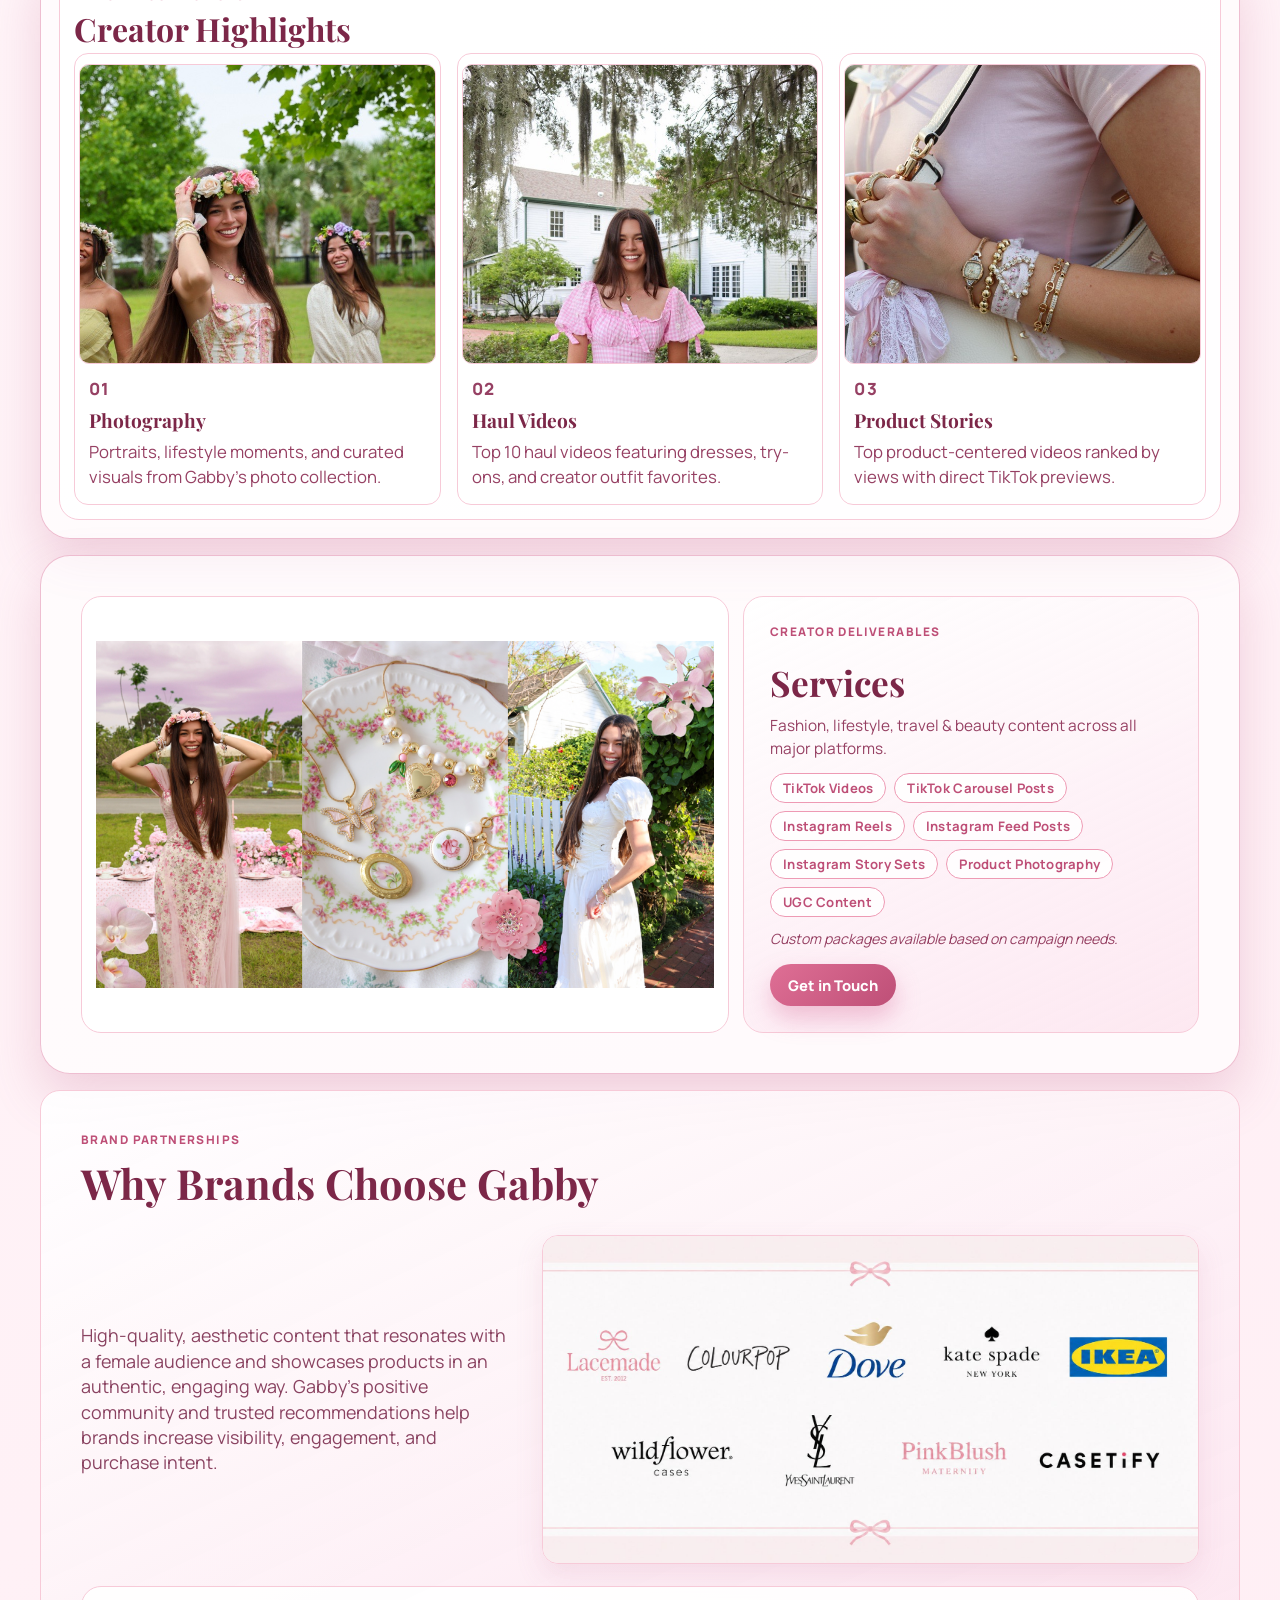
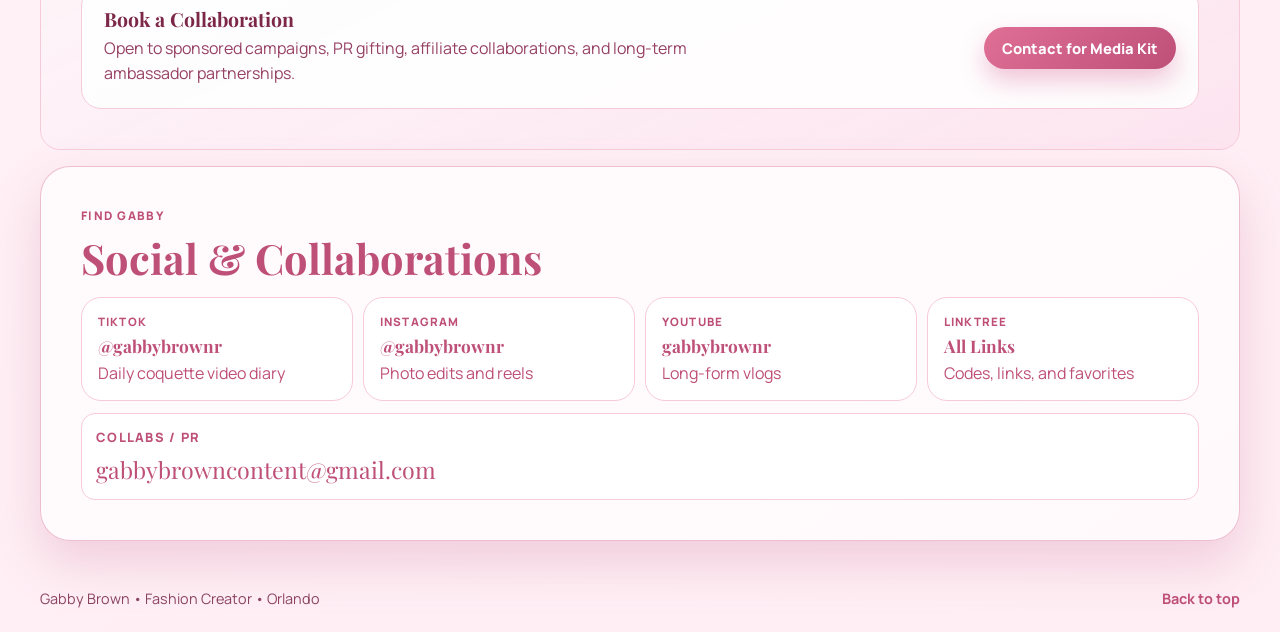
==== commit 07667e87: "Remove Live From TikTok Featured Highlights section" ====
--- a/index.html
+++ b/index.html
@@ -30,7 +30,6 @@
     <nav id="site-nav" class="site-nav" aria-label="Main navigation">
       <a href="#story">Story</a>
       <a href="#about">About</a>
-      <a href="#tiktok">TikTok</a>
       <a href="#partnerships">Partnerships</a>
       <a href="#numbers">Audience</a>
       <a href="#connect">Connect</a>
@@ -164,58 +163,6 @@
       </div>
     </section>
 
-    <section id="tiktok" class="tiktok section-reveal">
-      <div class="section-head">
-        <p class="kicker">Live From TikTok</p>
-        <h2>Featured Highlights</h2>
-      </div>
-      <div class="tiktok-grid">
-        <article class="tiktok-card">
-          <blockquote
-            class="tiktok-embed"
-            cite="https://www.tiktok.com/@gabbybrownr/video/7504461138743119135"
-            data-video-id="7504461138743119135"
-            style="max-width: 605px; min-width: 325px;"
-          >
-            <section>
-              <a target="_blank" rel="noopener" href="https://www.tiktok.com/@gabbybrownr/video/7504461138743119135">
-                Watch this featured dress haul
-              </a>
-            </section>
-          </blockquote>
-        </article>
-        <article class="tiktok-card">
-          <blockquote
-            class="tiktok-embed"
-            cite="https://www.tiktok.com/@gabbybrownr/video/7505909339182353695"
-            data-video-id="7505909339182353695"
-            style="max-width: 605px; min-width: 325px;"
-          >
-            <section>
-              <a target="_blank" rel="noopener" href="https://www.tiktok.com/@gabbybrownr/video/7505909339182353695">
-                Watch this pink picnic birthday story
-              </a>
-            </section>
-          </blockquote>
-        </article>
-        <article class="tiktok-card">
-          <blockquote
-            class="tiktok-embed"
-            cite="https://www.tiktok.com/@gabbybrownr/video/7649543714284637471"
-            data-video-id="7649543714284637471"
-            style="max-width: 605px; min-width: 325px;"
-          >
-            <section>
-              <a target="_blank" rel="noopener" href="https://www.tiktok.com/@gabbybrownr/video/7649543714284637471">
-                Watch this thrift with me episode
-              </a>
-            </section>
-          </blockquote>
-        </article>
-      </div>
-      <p class="tiktok-note">Videos and cover images are loaded directly from TikTok and update there first.</p>
-    </section>
-
     <section id="partnerships" class="partnerships section-reveal">
       <div class="section-head">
         <p class="kicker">Brand Partnerships</p>
@@ -285,7 +232,6 @@
     <a href="#top">Back to top</a>
   </footer>
 
-  <script async src="https://www.tiktok.com/embed.js"></script>
   <script src="script.js"></script>
 </body>
 </html>
--- a/styles.css
+++ b/styles.css
@@ -102,6 +102,7 @@
   display: flex;
   align-items: center;
   justify-content: space-between;
+  flex-wrap: wrap;
   gap: 18px;
   padding: 12px 18px;
 }
@@ -128,15 +129,38 @@
 
 .site-nav {
   display: flex;
-  gap: 16px;
+  flex: 1;
+  justify-content: center;
+  flex-wrap: wrap;
+  gap: 10px 18px;
 }
 
 .site-nav a {
   text-decoration: none;
   color: var(--rose-subtitle);
   font-weight: 700;
-  font-size: 0.9rem;
+  font-size: 0.95rem;
   position: relative;
+  white-space: nowrap;
+}
+
+@media (max-width: 1080px) {
+  .site-header {
+    gap: 12px;
+  }
+
+  .brand-sub {
+    display: none;
+  }
+
+  .site-nav {
+    justify-content: flex-start;
+    gap: 8px 14px;
+  }
+
+  .site-nav a {
+    font-size: 0.9rem;
+  }
 }
 
 .site-nav a::after {
@@ -1022,6 +1046,7 @@
   color: #7fb5e6 !important;
 }
 
+/* ─── Analytics page ───────────────────────────────── */
 .analytics-main {
   width: min(1200px, 94vw);
   margin: 18px auto 48px;
@@ -1029,68 +1054,343 @@
   gap: 14px;
 }
 
-.analytics-hero,
-.analytics-grid,
+/* shared panel shell */
+.an-hero,
+.an-topline,
+.an-mid-row,
+.an-fit-section,
 .analytics-table-wrap,
 .analytics-cta {
   border: 1px solid var(--line);
   border-radius: var(--radius-xl);
   background: var(--glass);
   box-shadow: var(--shadow);
-  padding: clamp(22px, 4vw, 34px);
-}
-
-.analytics-hero h1 {
+  padding: clamp(20px, 4vw, 36px);
+}
+
+/* Hero */
+.an-hero {
+  display: flex;
+  flex-wrap: wrap;
+  align-items: flex-end;
+  justify-content: space-between;
+  gap: 16px;
+}
+
+.an-hero h1 {
   font-family: "Playfair Display", serif;
   color: var(--rose-title);
-  font-size: clamp(1.8rem, 4vw, 3rem);
+  font-size: clamp(1.7rem, 4vw, 2.8rem);
   margin-bottom: 8px;
 }
 
 .analytics-lead {
   color: var(--ink-700);
-  max-width: 72ch;
   line-height: 1.55;
-}
-
-.analytics-note {
-  margin-top: 10px;
-  color: var(--pink-500);
+  max-width: 60ch;
+}
+
+.an-hero-badges {
+  display: flex;
+  flex-wrap: wrap;
+  gap: 8px;
+  align-self: flex-start;
+}
+
+.an-badge {
+  border: 1px solid var(--pink-200);
+  border-radius: 999px;
+  background: rgba(255, 255, 255, 0.9);
+  color: var(--pink-500);
+  font-size: 0.8rem;
+  font-weight: 800;
+  letter-spacing: 0.04em;
+  padding: 6px 14px;
+  white-space: nowrap;
+}
+
+.an-badge-score {
+  background: rgba(255, 236, 244, 0.9);
+  border-radius: 6px;
+  padding: 3px 8px;
+  letter-spacing: 0.02em;
+  font-size: 0.95rem;
+}
+
+/* Top-line stat cards */
+.an-topline {
+  display: grid;
+  grid-template-columns: repeat(4, minmax(0, 1fr));
+  gap: 12px;
+  padding: clamp(16px, 3vw, 28px);
+}
+
+.an-stat-card {
+  border: 1px solid var(--pink-200);
+  border-radius: var(--radius-lg);
+  background: rgba(255, 255, 255, 0.92);
+  padding: 18px 16px;
+  display: grid;
+  gap: 4px;
+}
+
+.an-stat-label {
+  font-size: 0.75rem;
+  font-weight: 800;
+  text-transform: uppercase;
+  letter-spacing: 0.1em;
+  color: var(--pink-500);
+}
+
+.an-stat-number {
+  font-family: "Playfair Display", serif;
+  font-size: clamp(1.8rem, 3.2vw, 2.8rem);
+  color: var(--rose-title);
+  font-weight: 700;
+  line-height: 1;
+}
+
+.an-stat-number.an-large {
+  font-size: clamp(1.6rem, 2.8vw, 2.4rem);
+}
+
+.an-stat-unit {
+  font-size: 1.1rem;
+  color: var(--pink-400);
+}
+
+.an-stat-bar-wrap {
+  height: 6px;
+  border-radius: 999px;
+  background: var(--pink-100);
+  overflow: hidden;
+  margin-top: 8px;
+}
+
+.an-stat-bar {
+  height: 100%;
+  width: 0;
+  border-radius: 999px;
+  background: var(--bar-color, var(--pink-400));
+  transition: width 1.2s cubic-bezier(.4,0,.2,1) 0.2s;
+}
+
+.an-stat-bar.an-animated {
+  width: var(--bar-w, 0%);
+}
+
+.an-stat-sub {
+  font-size: 0.78rem;
+  color: var(--ink-500);
+  margin-top: 2px;
+}
+
+/* Mid row: donut + bar panels */
+.an-mid-row {
+  display: grid;
+  grid-template-columns: 1fr 1.4fr 1.4fr;
+  gap: 12px;
+  padding: clamp(16px, 3vw, 28px);
+}
+
+.an-panel {
+  border: 1px solid var(--pink-200);
+  border-radius: var(--radius-lg);
+  background: rgba(255, 255, 255, 0.92);
+  padding: 18px;
+}
+
+.an-panel h2 {
+  font-size: 1.15rem;
+  color: var(--rose-title);
+  margin-bottom: 14px;
+}
+
+/* Donut chart (CSS conic-gradient) */
+.an-donut-wrap {
+  display: flex;
+  flex-direction: column;
+  align-items: center;
+  gap: 14px;
+}
+
+.an-donut {
+  width: 130px;
+  height: 130px;
+  border-radius: 50%;
+  background: conic-gradient(
+    var(--pink-400) 0% calc(var(--female) * 1%),
+    #7fb5e6      calc(var(--female) * 1%) 100%
+  );
+  display: flex;
+  align-items: center;
+  justify-content: center;
+  position: relative;
+}
+
+.an-donut::before {
+  content: "";
+  width: 80px;
+  height: 80px;
+  border-radius: 50%;
+  background: rgba(255, 255, 255, 0.95);
+  position: absolute;
+}
+
+.an-donut-label {
+  position: relative;
+  z-index: 1;
+  text-align: center;
+  font-family: "Playfair Display", serif;
+  font-size: 1.05rem;
+  font-weight: 700;
+  color: var(--rose-title);
+  line-height: 1.2;
+}
+
+.an-donut-label small {
+  font-family: "Manrope", sans-serif;
+  font-size: 0.72rem;
+  font-weight: 800;
+  text-transform: uppercase;
+  letter-spacing: 0.08em;
+  color: var(--pink-500);
+}
+
+.an-donut-legend {
+  list-style: none;
+  display: grid;
+  gap: 6px;
+  width: 100%;
+}
+
+.an-donut-legend li {
+  display: flex;
+  align-items: center;
+  gap: 8px;
+  font-size: 0.88rem;
+  color: var(--ink-700);
+  font-weight: 600;
+}
+
+.an-dot {
+  width: 10px;
+  height: 10px;
+  border-radius: 50%;
+  flex-shrink: 0;
+}
+
+/* Bar list */
+.an-bar-list {
+  list-style: none;
+  display: grid;
+  gap: 12px;
+}
+
+.an-bar-row {
+  display: flex;
+  justify-content: space-between;
   font-size: 0.88rem;
   font-weight: 700;
-}
-
-.analytics-grid {
-  display: grid;
-  grid-template-columns: repeat(2, minmax(0, 1fr));
-  gap: 12px;
-}
-
-.analytics-card {
-  border: 1px solid var(--pink-200);
-  border-radius: var(--radius-lg);
-  background: rgba(255, 255, 255, 0.9);
-  padding: 16px;
-}
-
-.analytics-card h2 {
-  font-size: 1.28rem;
-  margin-bottom: 8px;
+  color: var(--ink-700);
+  margin-bottom: 4px;
+}
+
+.an-pct {
+  color: var(--pink-500);
+}
+
+.an-bar-wrap {
+  height: 8px;
+  border-radius: 999px;
+  background: var(--pink-100);
+  overflow: hidden;
+}
+
+.an-bar-fill {
+  height: 100%;
+  width: 0;
+  border-radius: 999px;
+  background: var(--c, var(--pink-400));
+  transition: width 1.2s cubic-bezier(.4,0,.2,1) 0.3s;
+}
+
+.an-bar-fill.an-animated {
+  width: var(--w, 0%);
+}
+
+/* Fit score rings */
+.an-fit-section {
+  padding: clamp(20px, 4vw, 36px);
+}
+
+.an-fit-section .section-head {
+  margin-bottom: 20px;
+}
+
+.an-fit-grid {
+  display: flex;
+  flex-wrap: wrap;
+  gap: 16px;
+  justify-content: space-around;
+}
+
+.an-fit-card {
+  display: flex;
+  flex-direction: column;
+  align-items: center;
+  gap: 10px;
+  min-width: 110px;
+}
+
+.an-ring {
+  --size: 100px;
+  width: var(--size);
+  height: var(--size);
+  border-radius: 50%;
+  background: conic-gradient(
+    var(--ring-color, var(--pink-400)) 0% calc(var(--pct) * 1%),
+    var(--pink-100)                   calc(var(--pct) * 1%) 100%
+  );
+  display: flex;
+  align-items: center;
+  justify-content: center;
+  position: relative;
+  transition: background 0.6s ease;
+}
+
+.an-ring::before {
+  content: "";
+  width: 72px;
+  height: 72px;
+  border-radius: 50%;
+  background: rgba(255, 255, 255, 0.95);
+  position: absolute;
+}
+
+.an-ring-num {
+  position: relative;
+  z-index: 1;
+  font-family: "Playfair Display", serif;
+  font-size: 1.1rem;
+  font-weight: 700;
   color: var(--rose-title);
 }
 
-.analytics-card ul {
-  padding-left: 18px;
-  color: var(--ink-700);
-  display: grid;
-  gap: 6px;
-}
-
+.an-fit-label {
+  font-size: 0.82rem;
+  font-weight: 800;
+  color: var(--ink-700);
+  text-align: center;
+  letter-spacing: 0.02em;
+}
+
+/* Table */
 .analytics-table {
   width: 100%;
   border-collapse: collapse;
+  border-radius: var(--radius-lg);
   overflow: hidden;
-  border-radius: var(--radius-lg);
   border: 1px solid var(--pink-200);
   background: rgba(255, 255, 255, 0.92);
 }
@@ -1098,16 +1398,17 @@
 .analytics-table th,
 .analytics-table td {
   text-align: left;
-  padding: 12px;
+  padding: 12px 16px;
   border-bottom: 1px solid var(--pink-200);
-  vertical-align: top;
+  vertical-align: middle;
 }
 
 .analytics-table thead th {
   color: var(--rose-title);
   background: rgba(255, 236, 244, 0.9);
-  font-size: 0.92rem;
-  letter-spacing: 0.03em;
+  font-size: 0.88rem;
+  letter-spacing: 0.05em;
+  text-transform: uppercase;
 }
 
 .analytics-table tbody tr:last-child td {
@@ -1118,6 +1419,7 @@
   color: var(--ink-700);
 }
 
+/* CTA */
 .analytics-cta h2 {
   font-size: clamp(1.4rem, 3vw, 2rem);
   margin-bottom: 8px;
@@ -1125,7 +1427,22 @@
 
 .analytics-cta p {
   color: var(--ink-700);
-  margin-bottom: 14px;
+  margin-bottom: 16px;
+}
+
+/* ── Responsive ──────────────────── */
+@media (max-width: 980px) {
+  .an-topline {
+    grid-template-columns: repeat(2, minmax(0, 1fr));
+  }
+
+  .an-mid-row {
+    grid-template-columns: 1fr;
+  }
+
+  .an-fit-grid {
+    justify-content: flex-start;
+  }
 }
 
 .connect-grid {
@@ -1252,10 +1569,6 @@
 
   .tiktok-grid {
     grid-template-columns: repeat(2, minmax(0, 1fr));
-  }
-
-  .analytics-grid {
-    grid-template-columns: 1fr;
   }
 
   .partnership-grid {
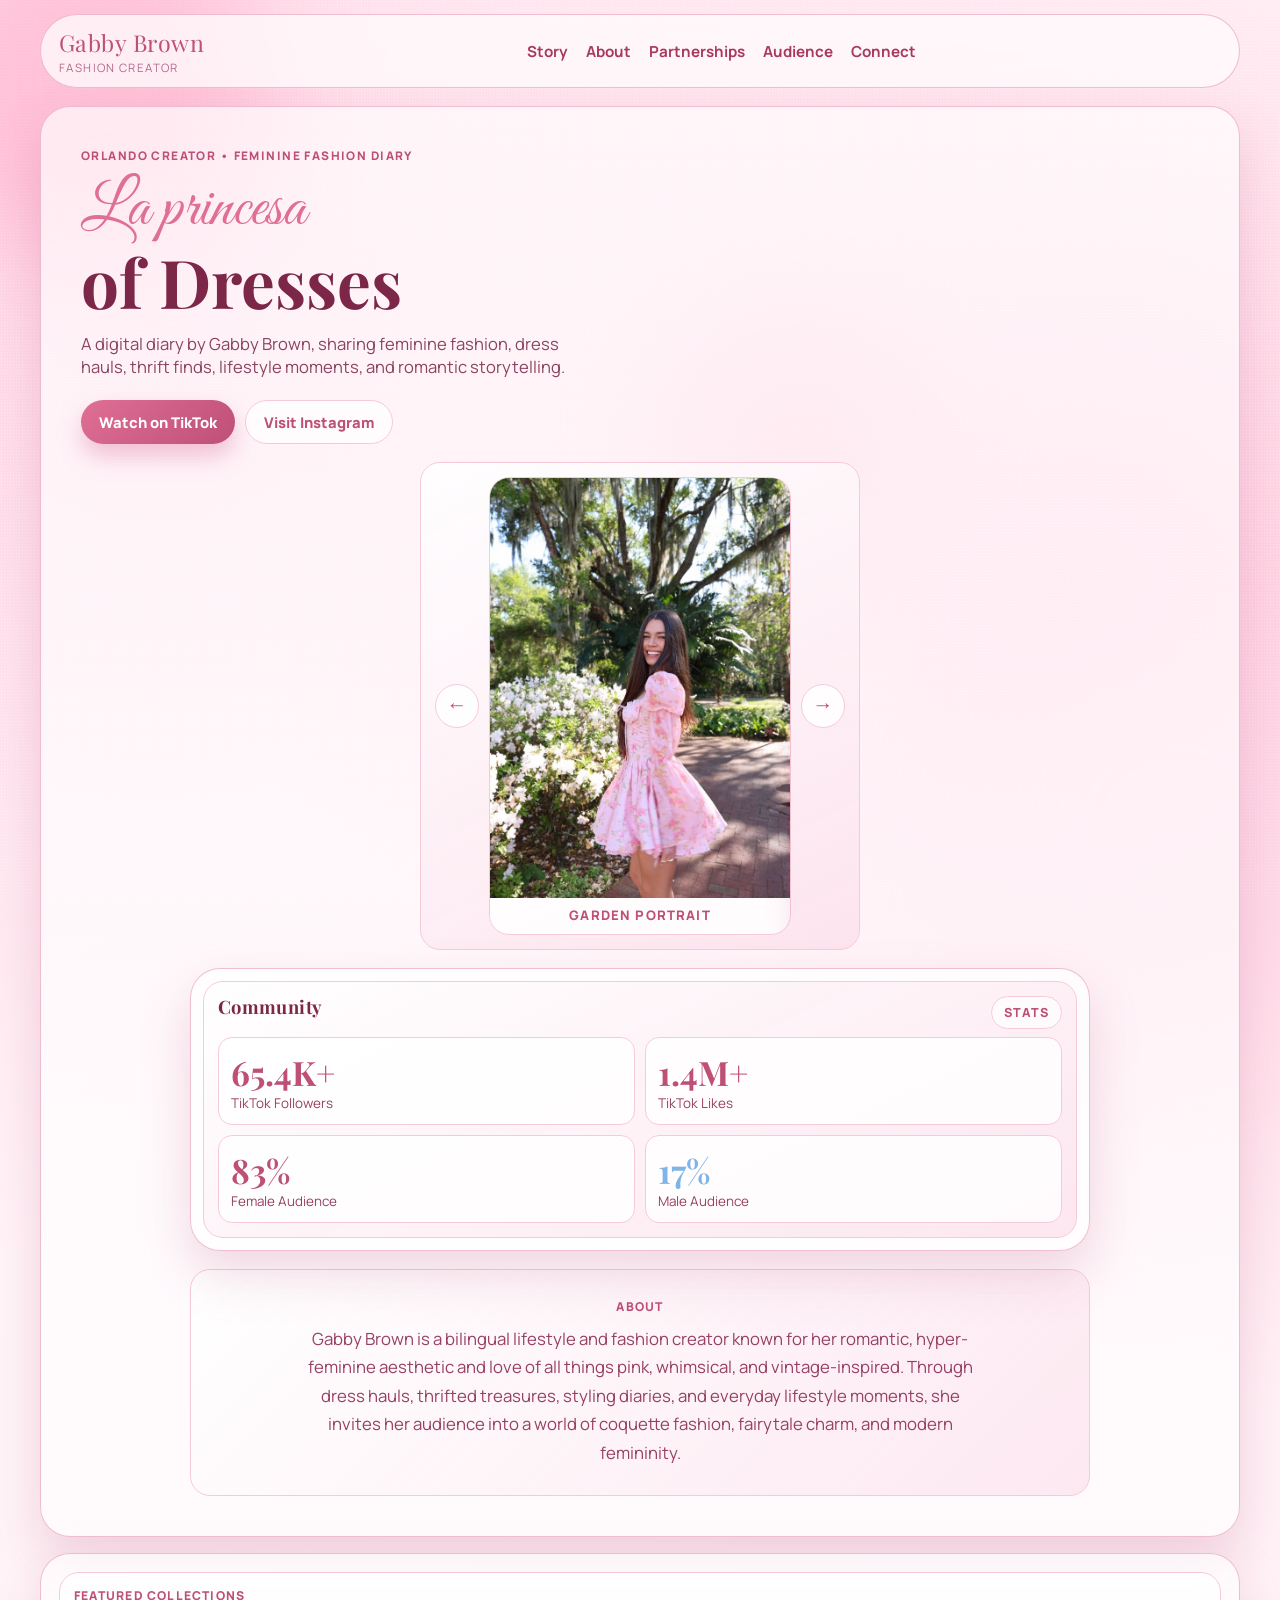
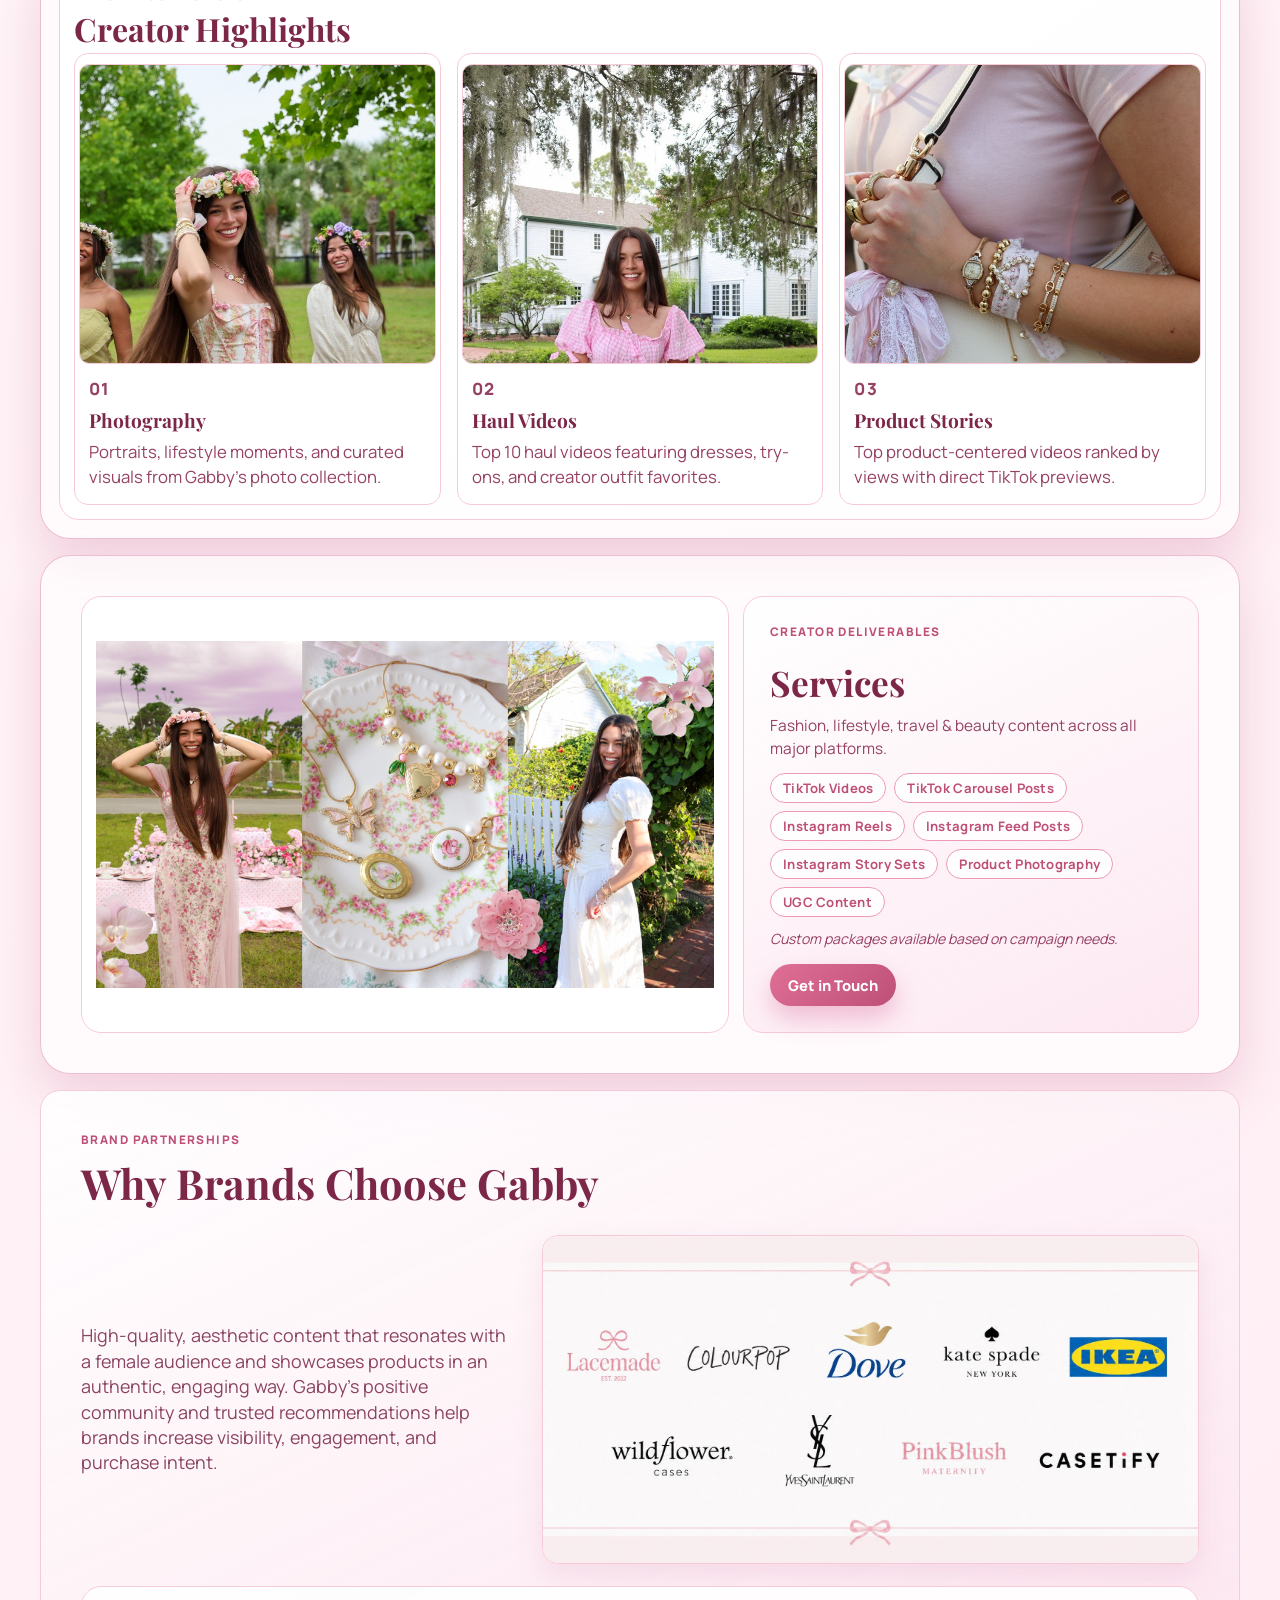
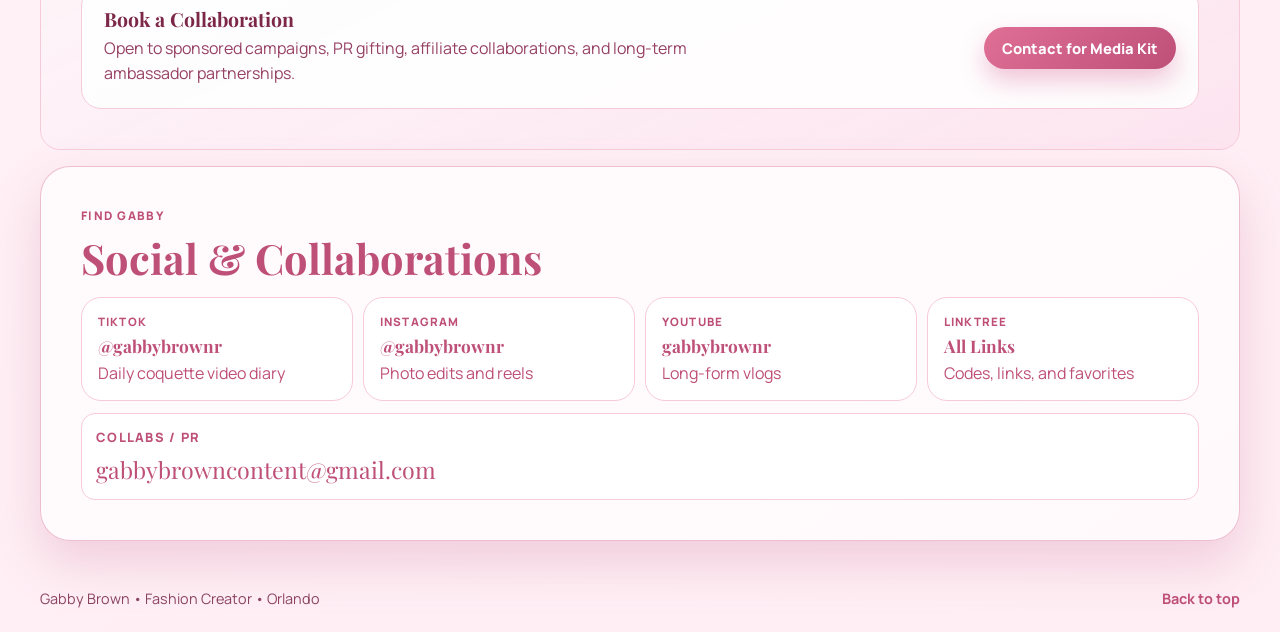
==== commit d4d1620d: "Center Gabby in Creator Highlights cover images" ====
--- a/index.html
+++ b/index.html
@@ -112,13 +112,13 @@
         <h3>Creator Highlights</h3>
         <div class="series-list" aria-label="Creator highlight categories">
           <a class="series-item" href="photography-gallery.html" aria-label="Open Photography gallery">
-            <img class="series-cover" src="images/gabby-photography-portada.jpg" alt="Photography collection cover" loading="lazy" decoding="async">
+            <img class="series-cover" src="images/gabby-photography-portada.jpg" alt="Photography collection cover" loading="lazy" decoding="async" style="object-position: 40% 18%;">
             <p class="series-id">01</p>
             <h4>Photography</h4>
             <p>Portraits, lifestyle moments, and curated visuals from Gabby's photo collection.</p>
           </a>
           <a class="series-item" href="video-collection.html?topic=haul-videos" aria-label="Open Haul Videos">
-            <img class="series-cover" src="images/gabby-pink-dress.jpg" alt="Haul videos cover" loading="lazy" decoding="async">
+            <img class="series-cover" src="images/gabby-pink-dress.jpg" alt="Haul videos cover" loading="lazy" decoding="async" style="object-position: 60% 10%;">
             <p class="series-id">02</p>
             <h4>Haul Videos</h4>
             <p>Top 10 haul videos featuring dresses, try-ons, and creator outfit favorites.</p>
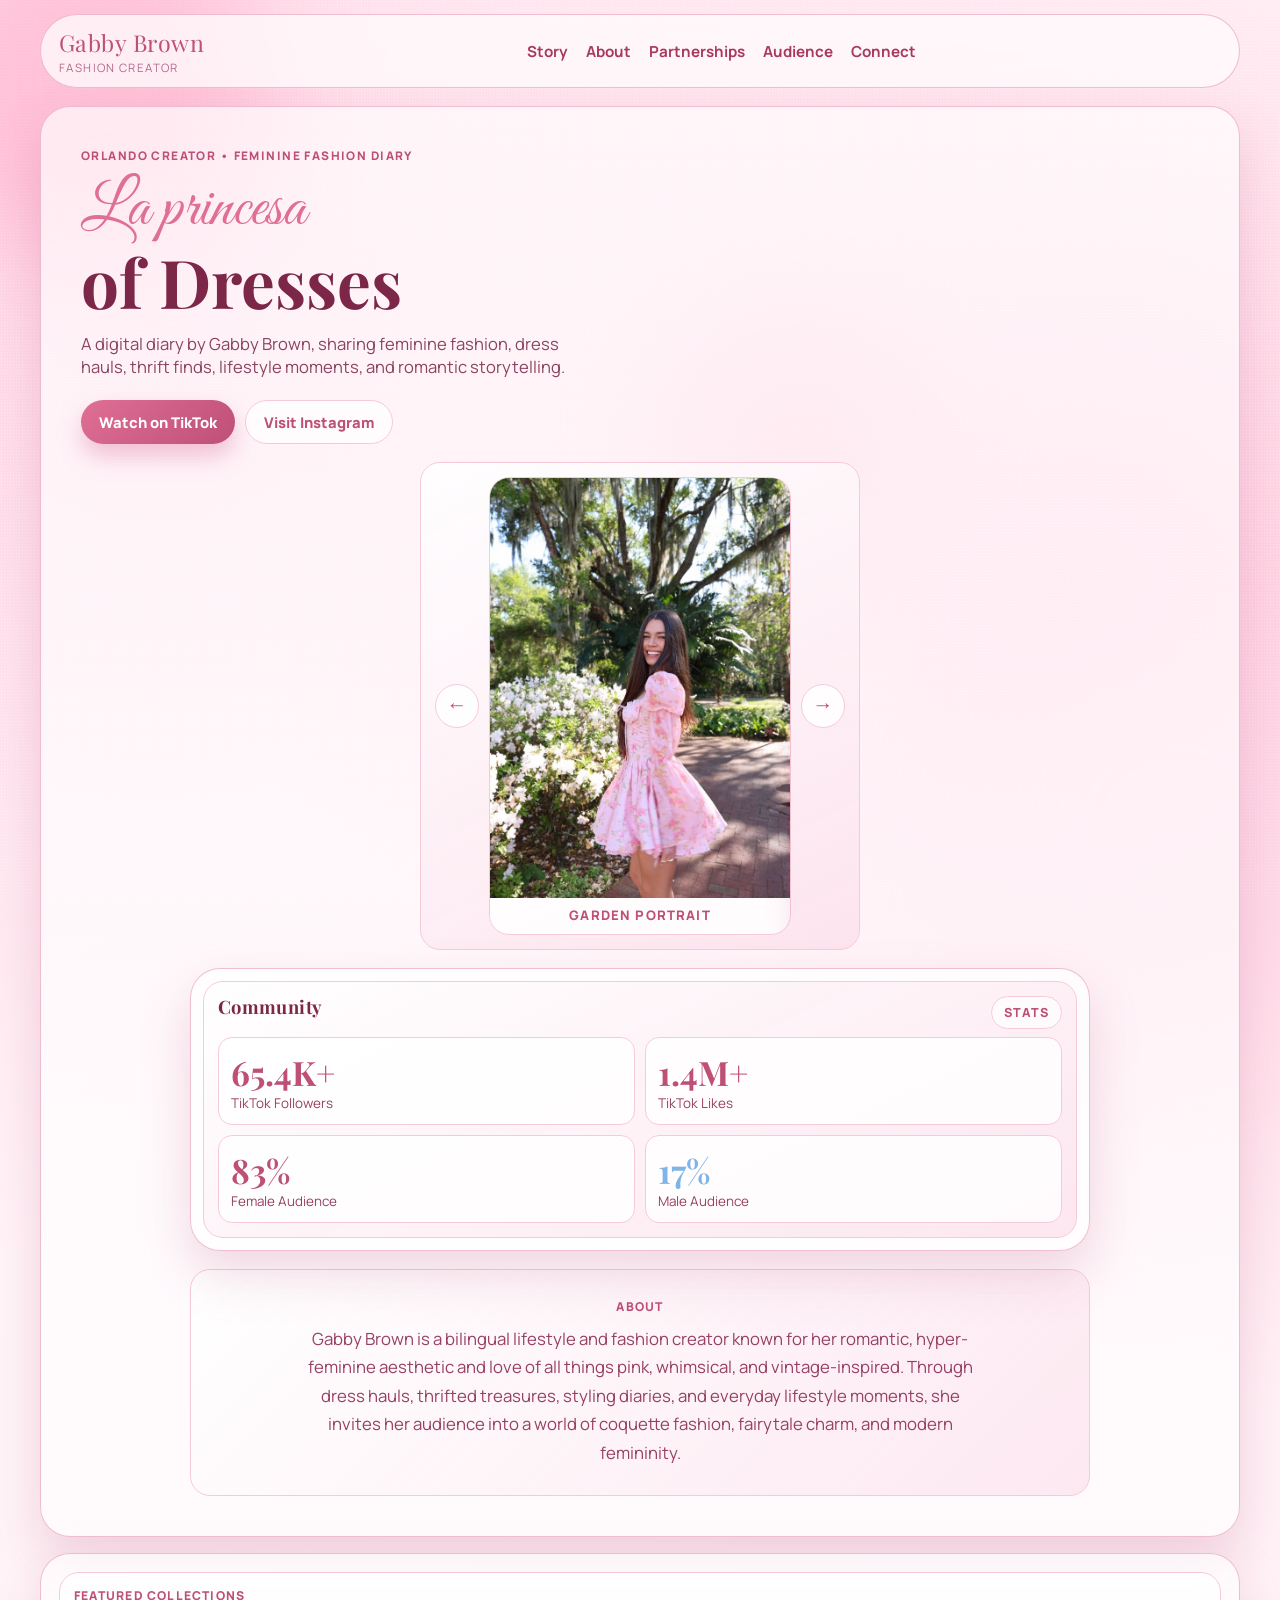
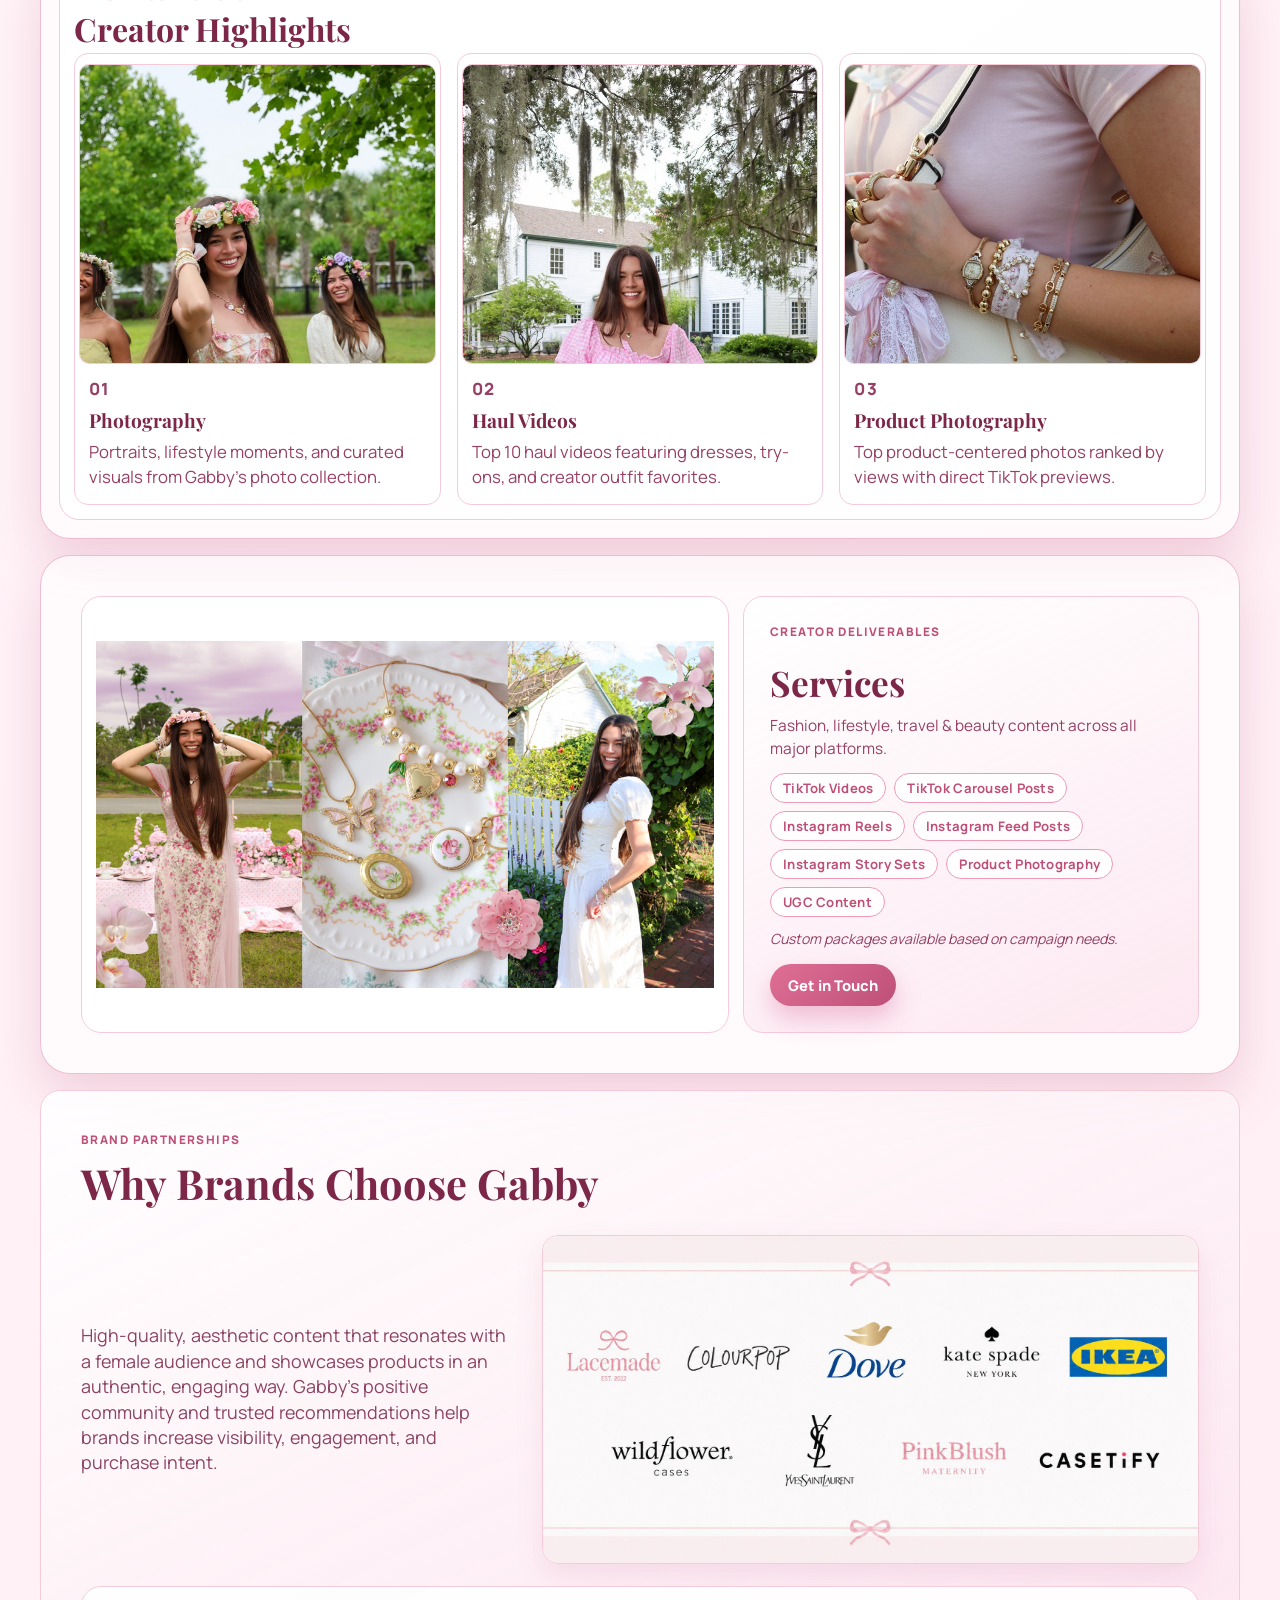
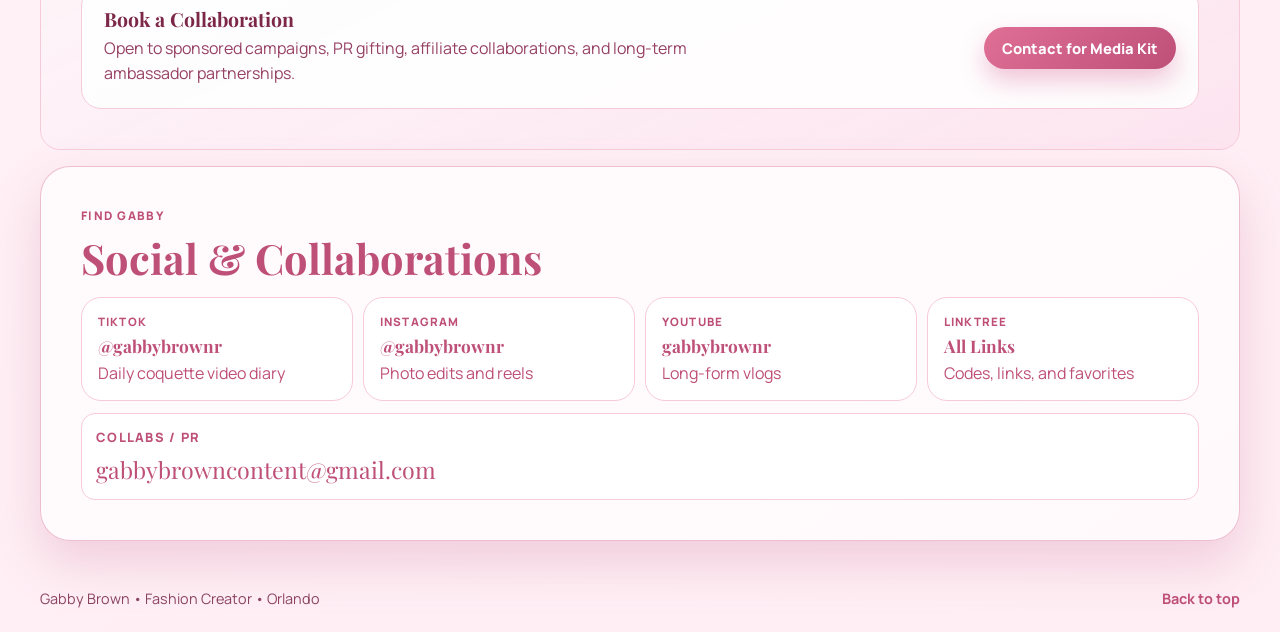
==== commit 33bdc9df: "Raise focus on Creator Highlights cover images to show Gabby more" ====
--- a/index.html
+++ b/index.html
@@ -66,7 +66,7 @@
             </figure>
             <figure class="collage-card">
               <img src="images/gabby-blush-dress-garden-walk.jpg" alt="Gabby Brown in a blush floral dress in a romantic outdoor setting" class="gabby-photo" loading="lazy" decoding="async">
-              <figcaption>Coquette Classic</figcaption>
+              <figcaption>Disney Content</figcaption>
             </figure>
           </div>
         </div>
@@ -112,13 +112,13 @@
         <h3>Creator Highlights</h3>
         <div class="series-list" aria-label="Creator highlight categories">
           <a class="series-item" href="photography-gallery.html" aria-label="Open Photography gallery">
-            <img class="series-cover" src="images/gabby-photography-portada.jpg" alt="Photography collection cover" loading="lazy" decoding="async" style="object-position: 40% 18%;">
+            <img class="series-cover" src="images/gabby-photography-portada.jpg" alt="Photography collection cover" loading="lazy" decoding="async" style="object-position: 40% 5%;">
             <p class="series-id">01</p>
             <h4>Photography</h4>
             <p>Portraits, lifestyle moments, and curated visuals from Gabby's photo collection.</p>
           </a>
           <a class="series-item" href="video-collection.html?topic=haul-videos" aria-label="Open Haul Videos">
-            <img class="series-cover" src="images/gabby-pink-dress.jpg" alt="Haul videos cover" loading="lazy" decoding="async" style="object-position: 60% 10%;">
+            <img class="series-cover" src="images/gabby-pink-dress.jpg" alt="Haul videos cover" loading="lazy" decoding="async" style="object-position: 50% 2%;">
             <p class="series-id">02</p>
             <h4>Haul Videos</h4>
             <p>Top 10 haul videos featuring dresses, try-ons, and creator outfit favorites.</p>
@@ -126,8 +126,8 @@
           <a class="series-item" href="video-collection.html?topic=product-stories" aria-label="Open Product Stories videos">
             <img class="series-cover" src="images/gabby-watch.jpg" alt="Product stories cover" loading="lazy" decoding="async">
             <p class="series-id">03</p>
-            <h4>Product Stories</h4>
-            <p>Top product-centered videos ranked by views with direct TikTok previews.</p>
+            <h4>Product Photography</h4>
+            <p>Top product-centered photos ranked by views with direct TikTok previews.</p>
           </a>
         </div>
       </div>
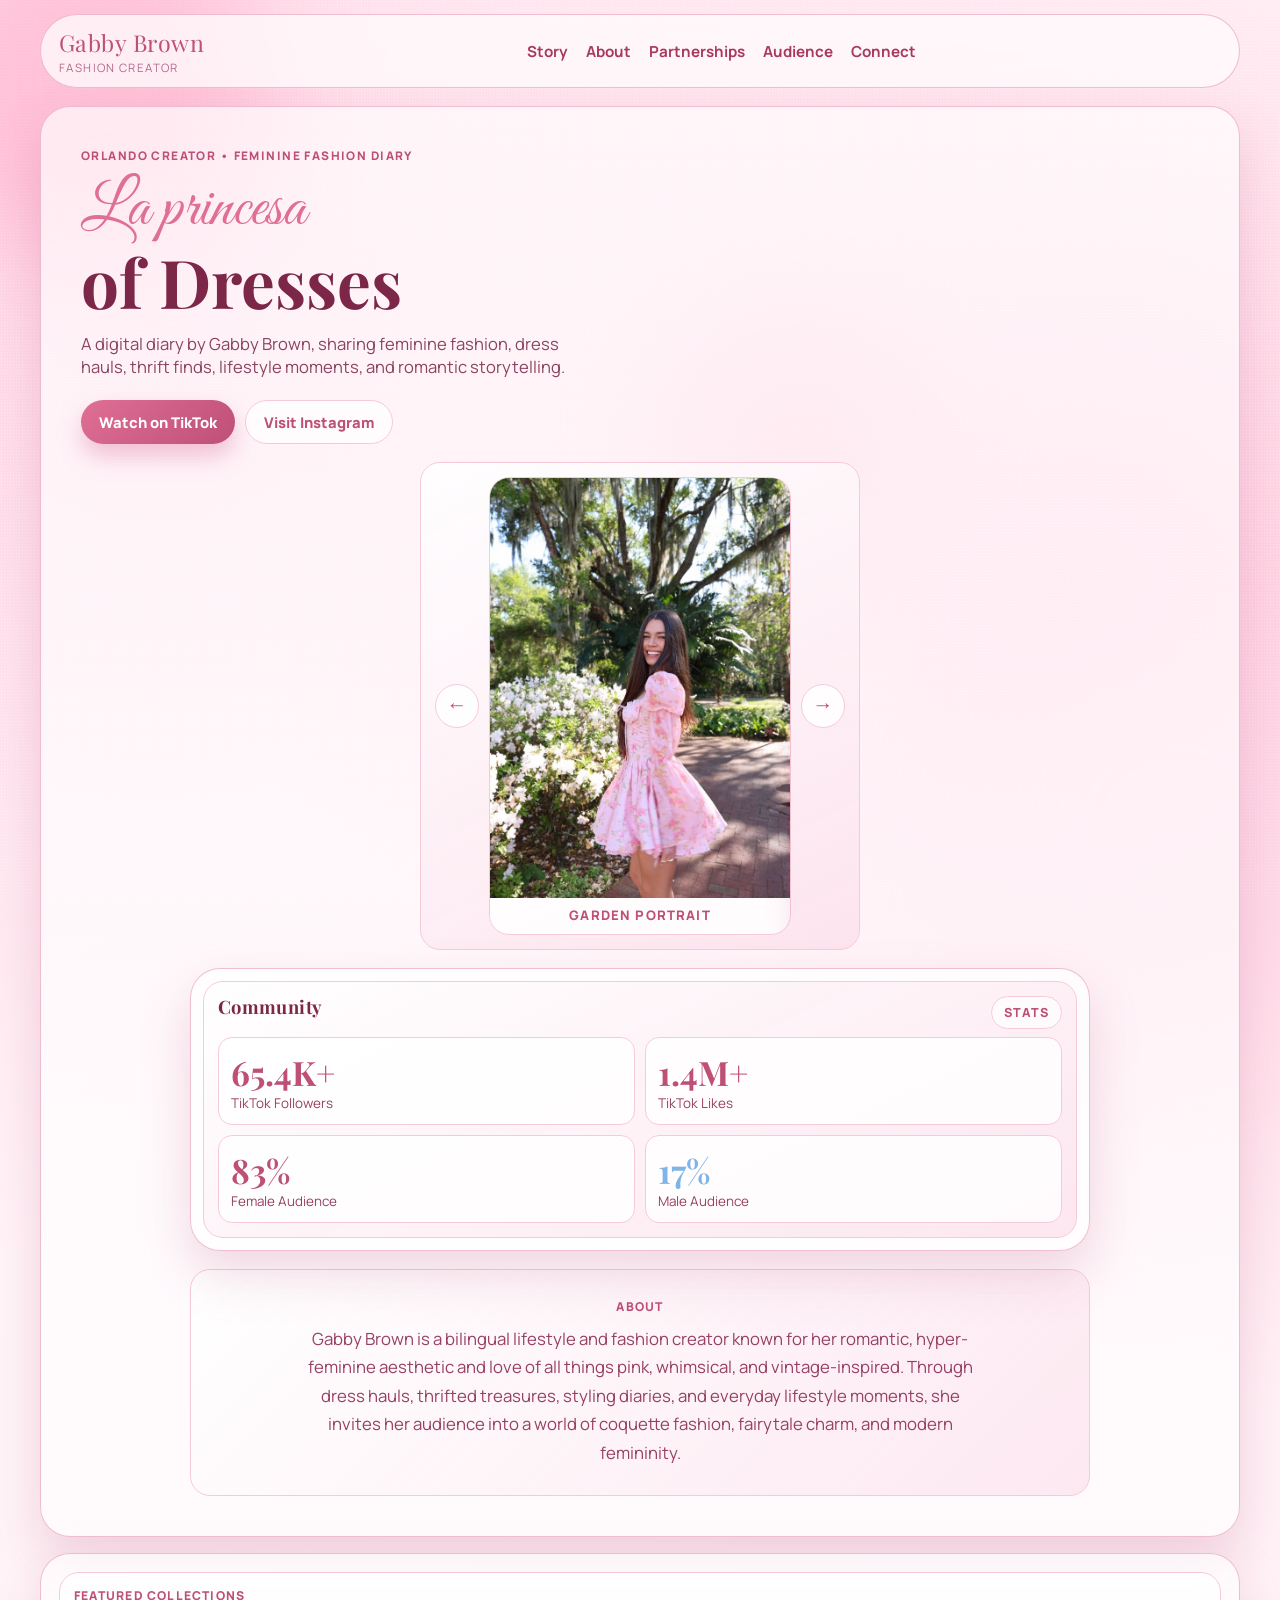
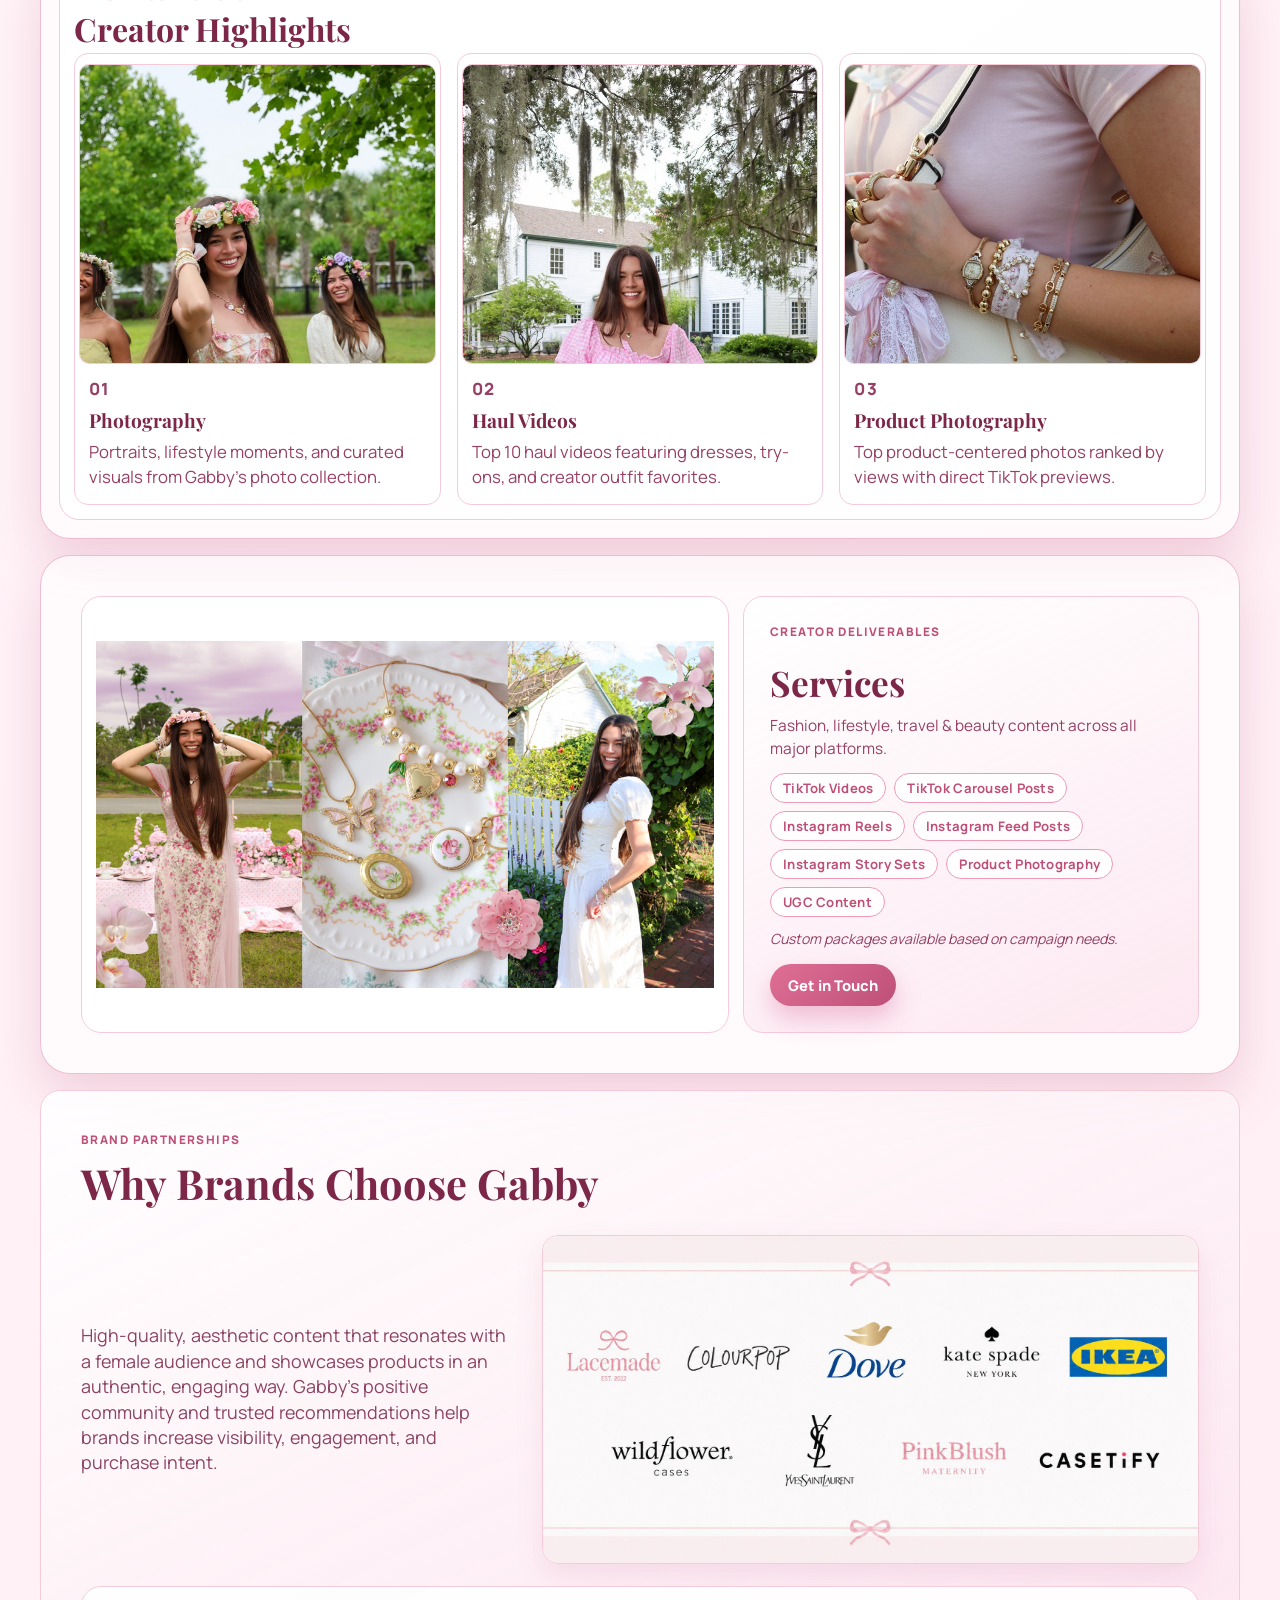
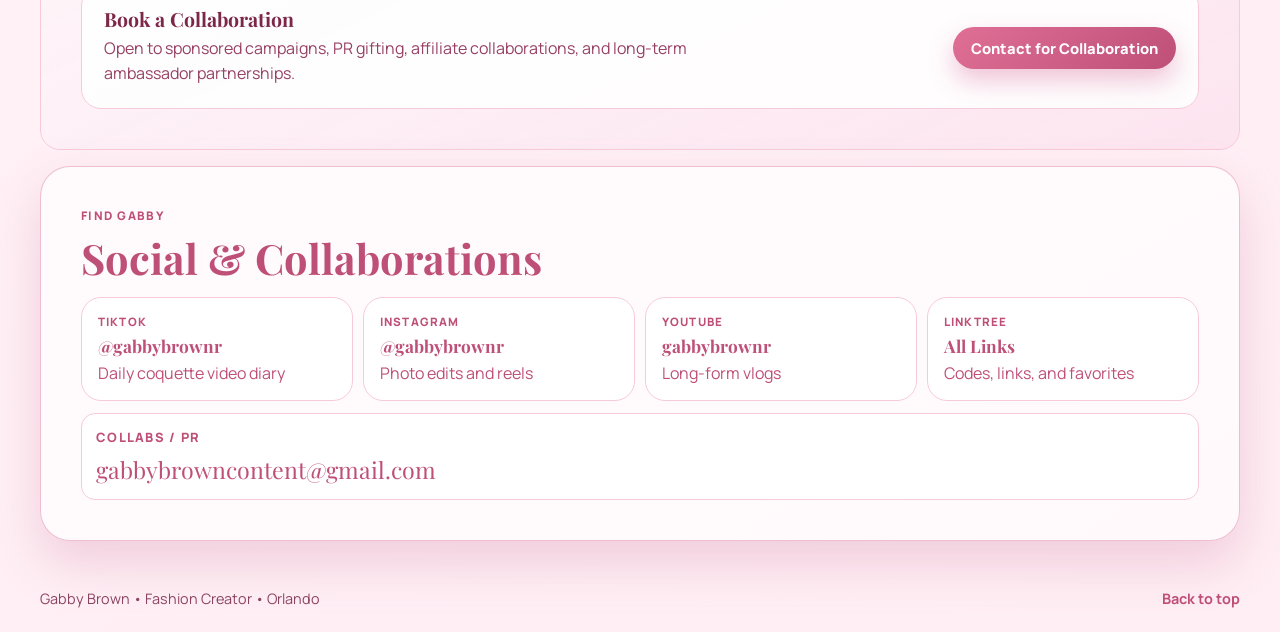
==== commit 522753d9: "Rename CTA buttons: Contact for Collaboration and Request Pricing" ====
--- a/index.html
+++ b/index.html
@@ -187,7 +187,7 @@
           </p>
         </div>
         <a class="coq-btn coq-btn-solid" href="mailto:gabbybrowncontent@gmail.com?subject=Brand%20Partnership%20Inquiry">
-          Contact for Media Kit
+          Contact for Collaboration
         </a>
       </div>
     </section>
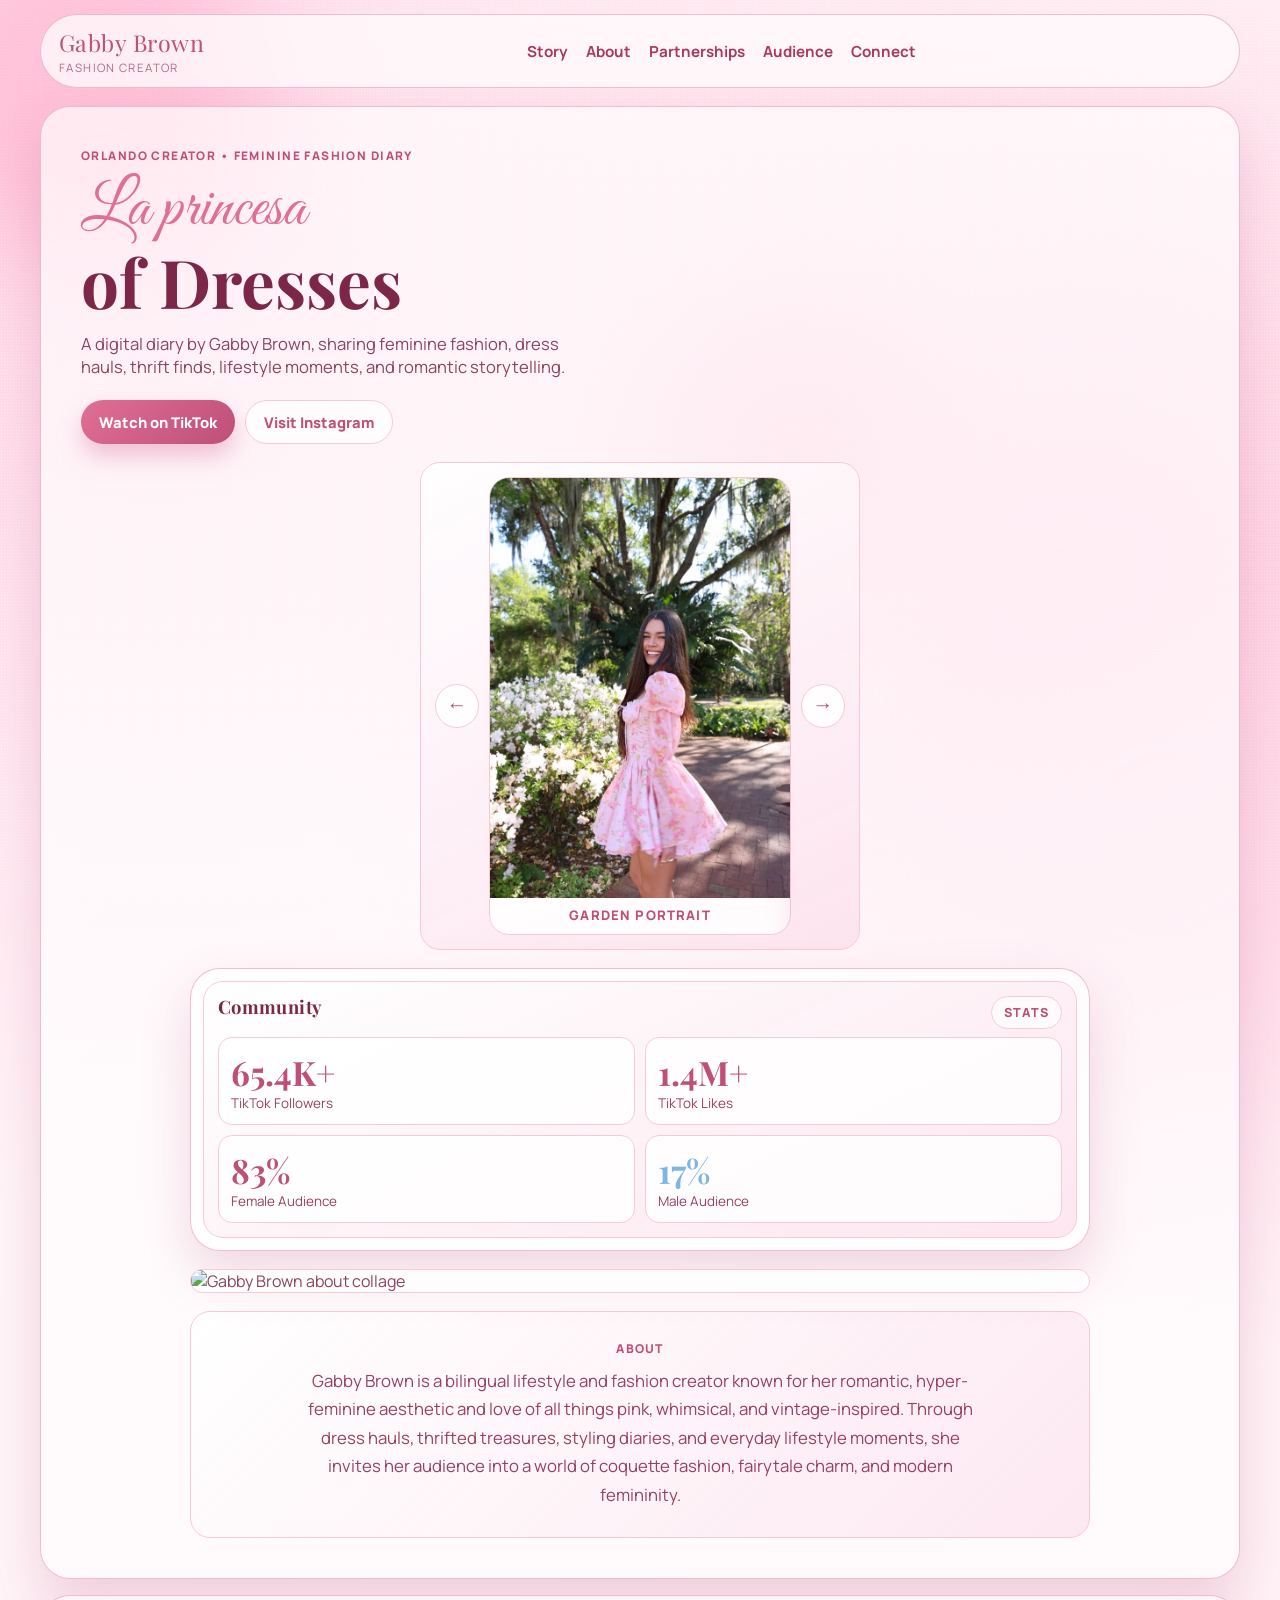
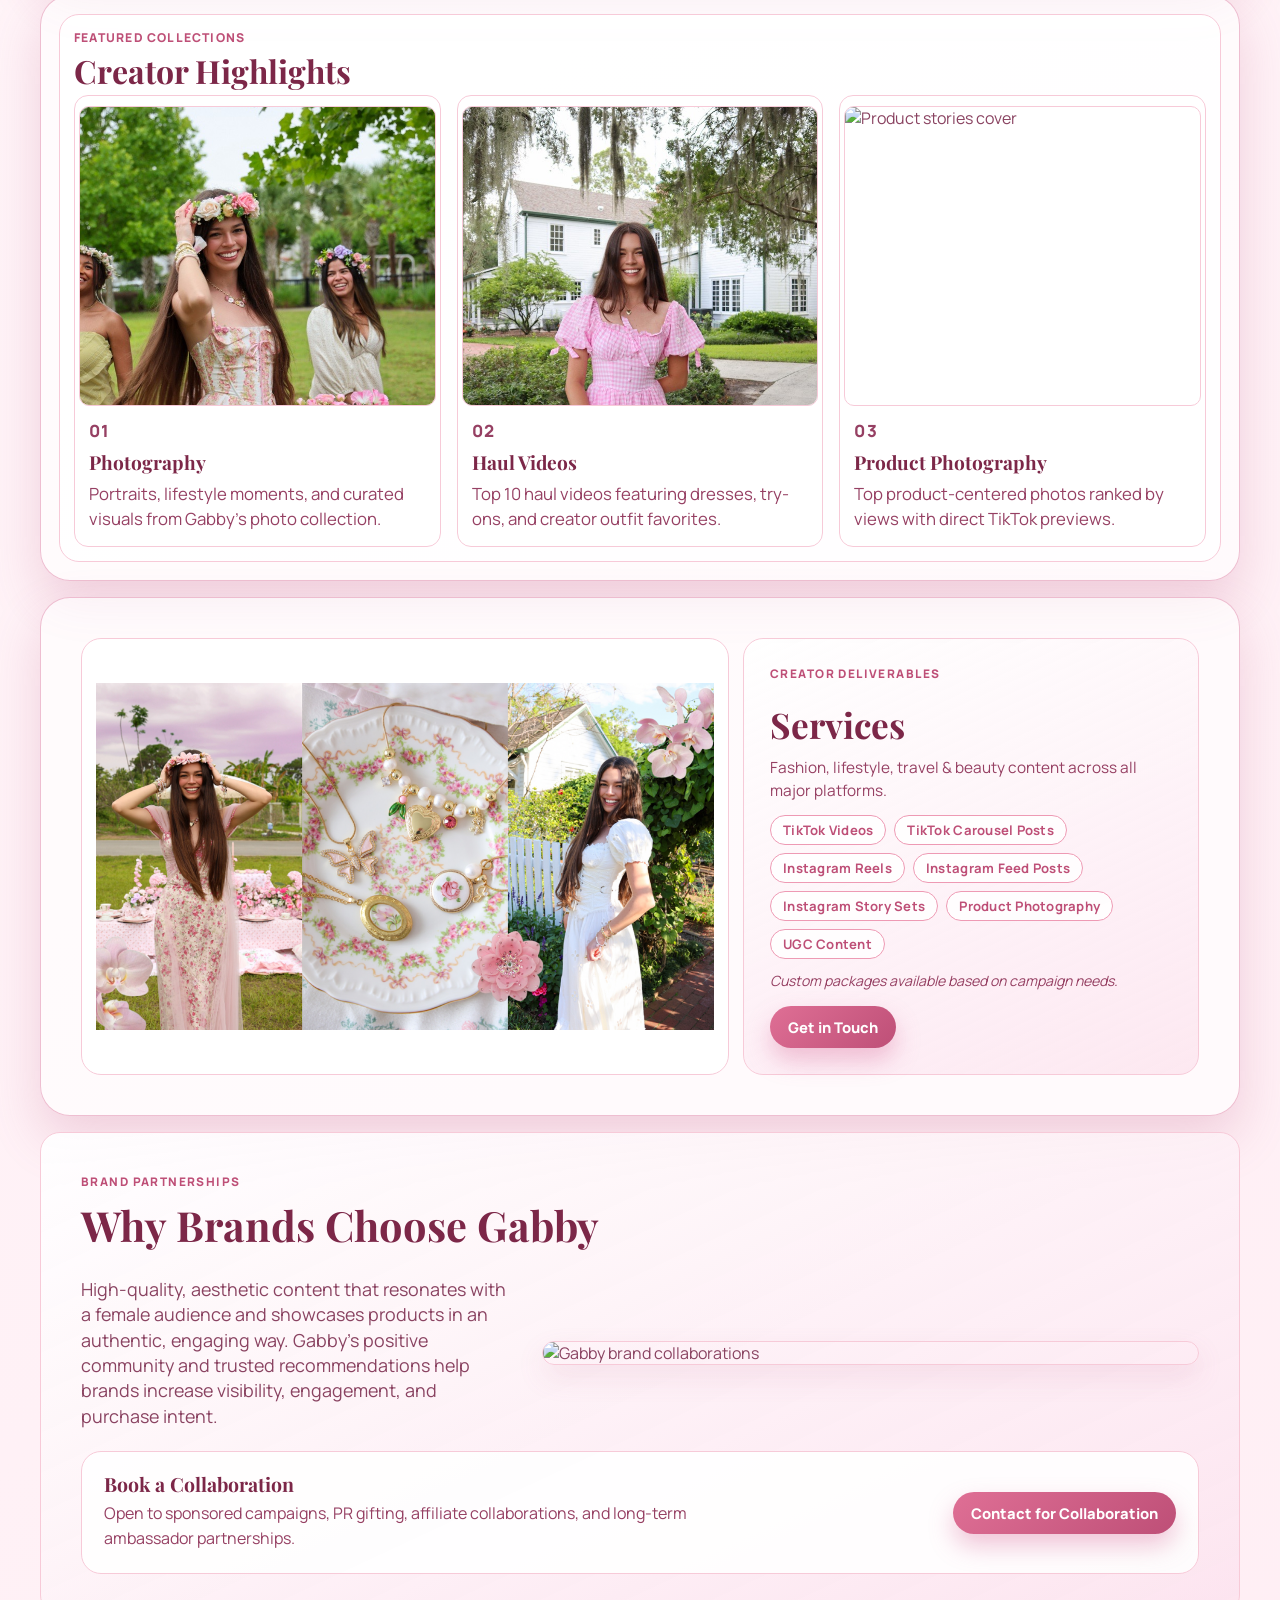
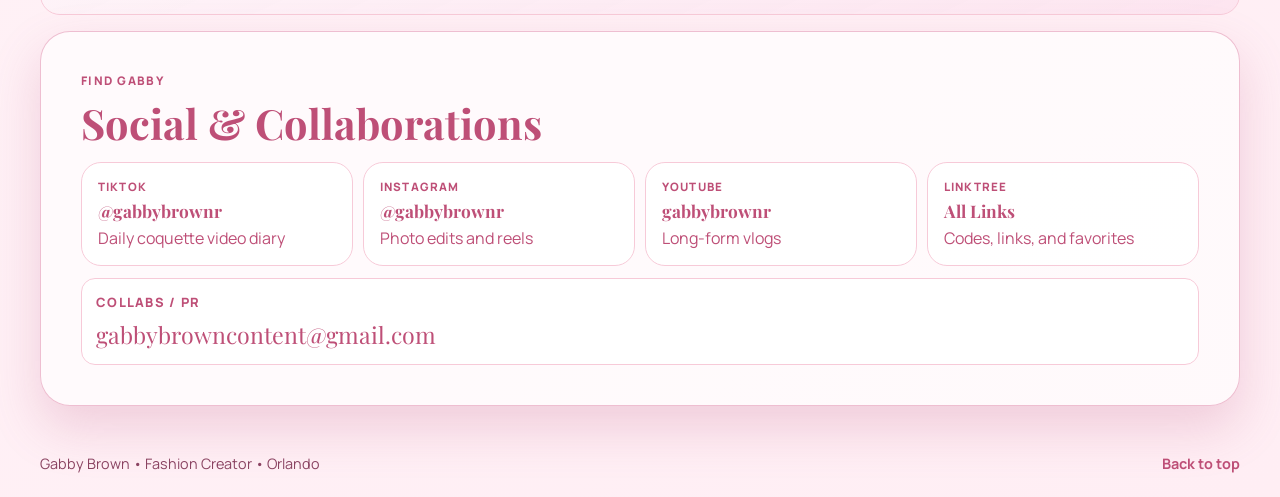
==== commit c393d9ca: "Add about collage image between community and about" ====
--- a/index.html
+++ b/index.html
@@ -100,6 +100,10 @@
         </div>
       </section>
 
+      <figure class="about-collage section-reveal" aria-label="About collage">
+        <img src="images/about-collage.png" alt="Gabby Brown about collage" loading="lazy" decoding="async">
+      </figure>
+
       <div class="hero-about" id="about">
         <p class="card-label">About</p>
         <p class="about-bio">Gabby Brown is a bilingual lifestyle and fashion creator known for her romantic, hyper-feminine aesthetic and love of all things pink, whimsical, and vintage-inspired. Through dress hauls, thrifted treasures, styling diaries, and everyday lifestyle moments, she invites her audience into a world of coquette fashion, fairytale charm, and modern femininity.</p>
@@ -112,19 +116,19 @@
         <h3>Creator Highlights</h3>
         <div class="series-list" aria-label="Creator highlight categories">
           <a class="series-item" href="photography-gallery.html" aria-label="Open Photography gallery">
-            <img class="series-cover" src="images/gabby-photography-portada.jpg" alt="Photography collection cover" loading="lazy" decoding="async" style="object-position: 40% 5%;">
+            <img class="series-cover" src="images/gabby-photography-portada.jpg" alt="Photography collection cover" loading="lazy" decoding="async" style="object-position: 38% 26%;">
             <p class="series-id">01</p>
             <h4>Photography</h4>
             <p>Portraits, lifestyle moments, and curated visuals from Gabby's photo collection.</p>
           </a>
           <a class="series-item" href="video-collection.html?topic=haul-videos" aria-label="Open Haul Videos">
-            <img class="series-cover" src="images/gabby-pink-dress.jpg" alt="Haul videos cover" loading="lazy" decoding="async" style="object-position: 50% 2%;">
+            <img class="series-cover" src="images/gabby-pink-dress.jpg" alt="Haul videos cover" loading="lazy" decoding="async" style="object-position: 50% 30%;">
             <p class="series-id">02</p>
             <h4>Haul Videos</h4>
             <p>Top 10 haul videos featuring dresses, try-ons, and creator outfit favorites.</p>
           </a>
           <a class="series-item" href="video-collection.html?topic=product-stories" aria-label="Open Product Stories videos">
-            <img class="series-cover" src="images/gabby-watch.jpg" alt="Product stories cover" loading="lazy" decoding="async">
+            <img class="series-cover" src="images/product/jewelry-portada.jpg" alt="Product stories cover" loading="lazy" decoding="async">
             <p class="series-id">03</p>
             <h4>Product Photography</h4>
             <p>Top product-centered photos ranked by views with direct TikTok previews.</p>
@@ -175,7 +179,7 @@
           engaging way. Gabby's positive community and trusted recommendations help brands increase visibility,
           engagement, and purchase intent.
         </p>
-        <img class="partnership-brand-image" src="images/gabby-collab-brands.jpeg" alt="Gabby brand collaborations">
+        <img class="partnership-brand-image" src="images/gabby-collab-brands.jpg" alt="Gabby brand collaborations">
       </div>
 
       <div class="partnership-cta">
--- a/styles.css
+++ b/styles.css
@@ -371,6 +371,23 @@
   justify-self: center;
 }
 
+.about-collage {
+  grid-column: 1 / -1;
+  max-width: 900px;
+  width: 100%;
+  margin: 0 auto;
+  border: 1px solid var(--pink-200);
+  border-radius: var(--radius-lg);
+  overflow: hidden;
+  background: rgba(255, 255, 255, 0.84);
+}
+
+.about-collage img {
+  display: block;
+  width: 100%;
+  height: auto;
+}
+
 .hero-about .card-label {
   margin-bottom: 10px;
 }
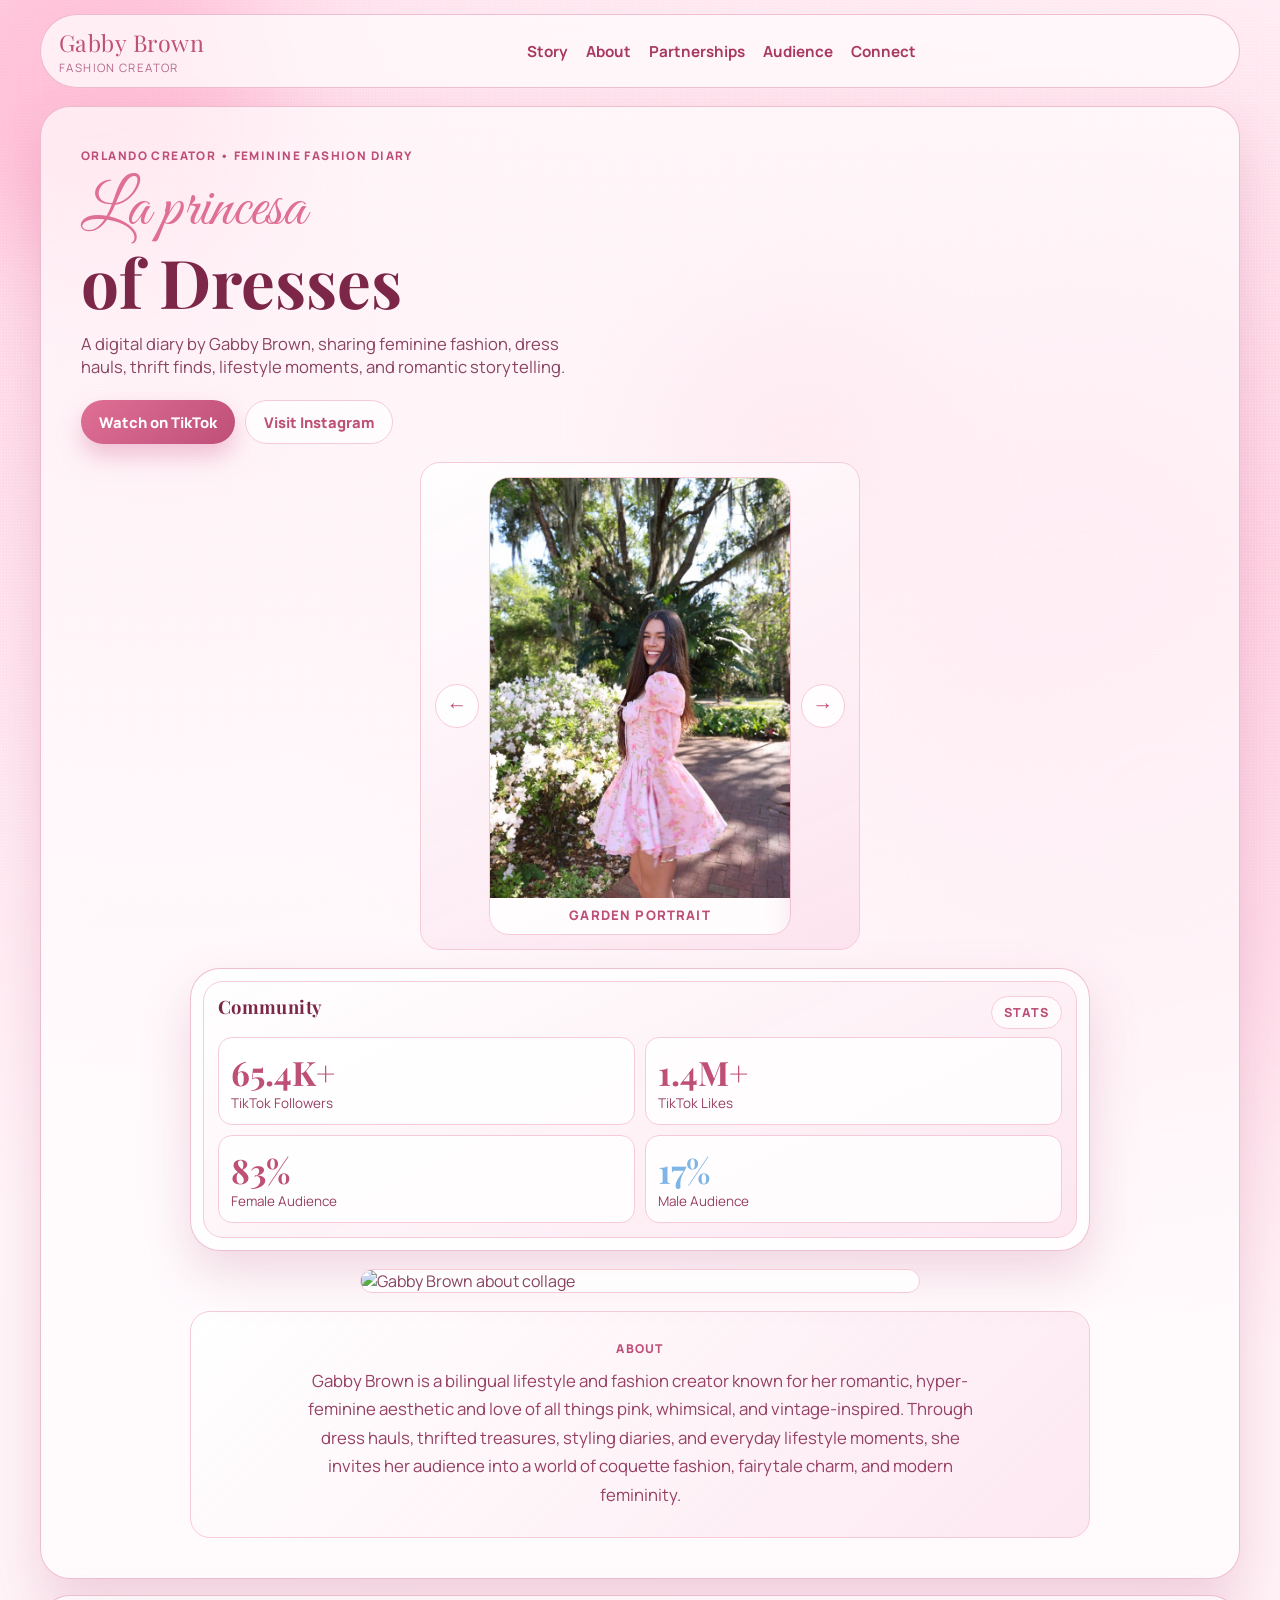
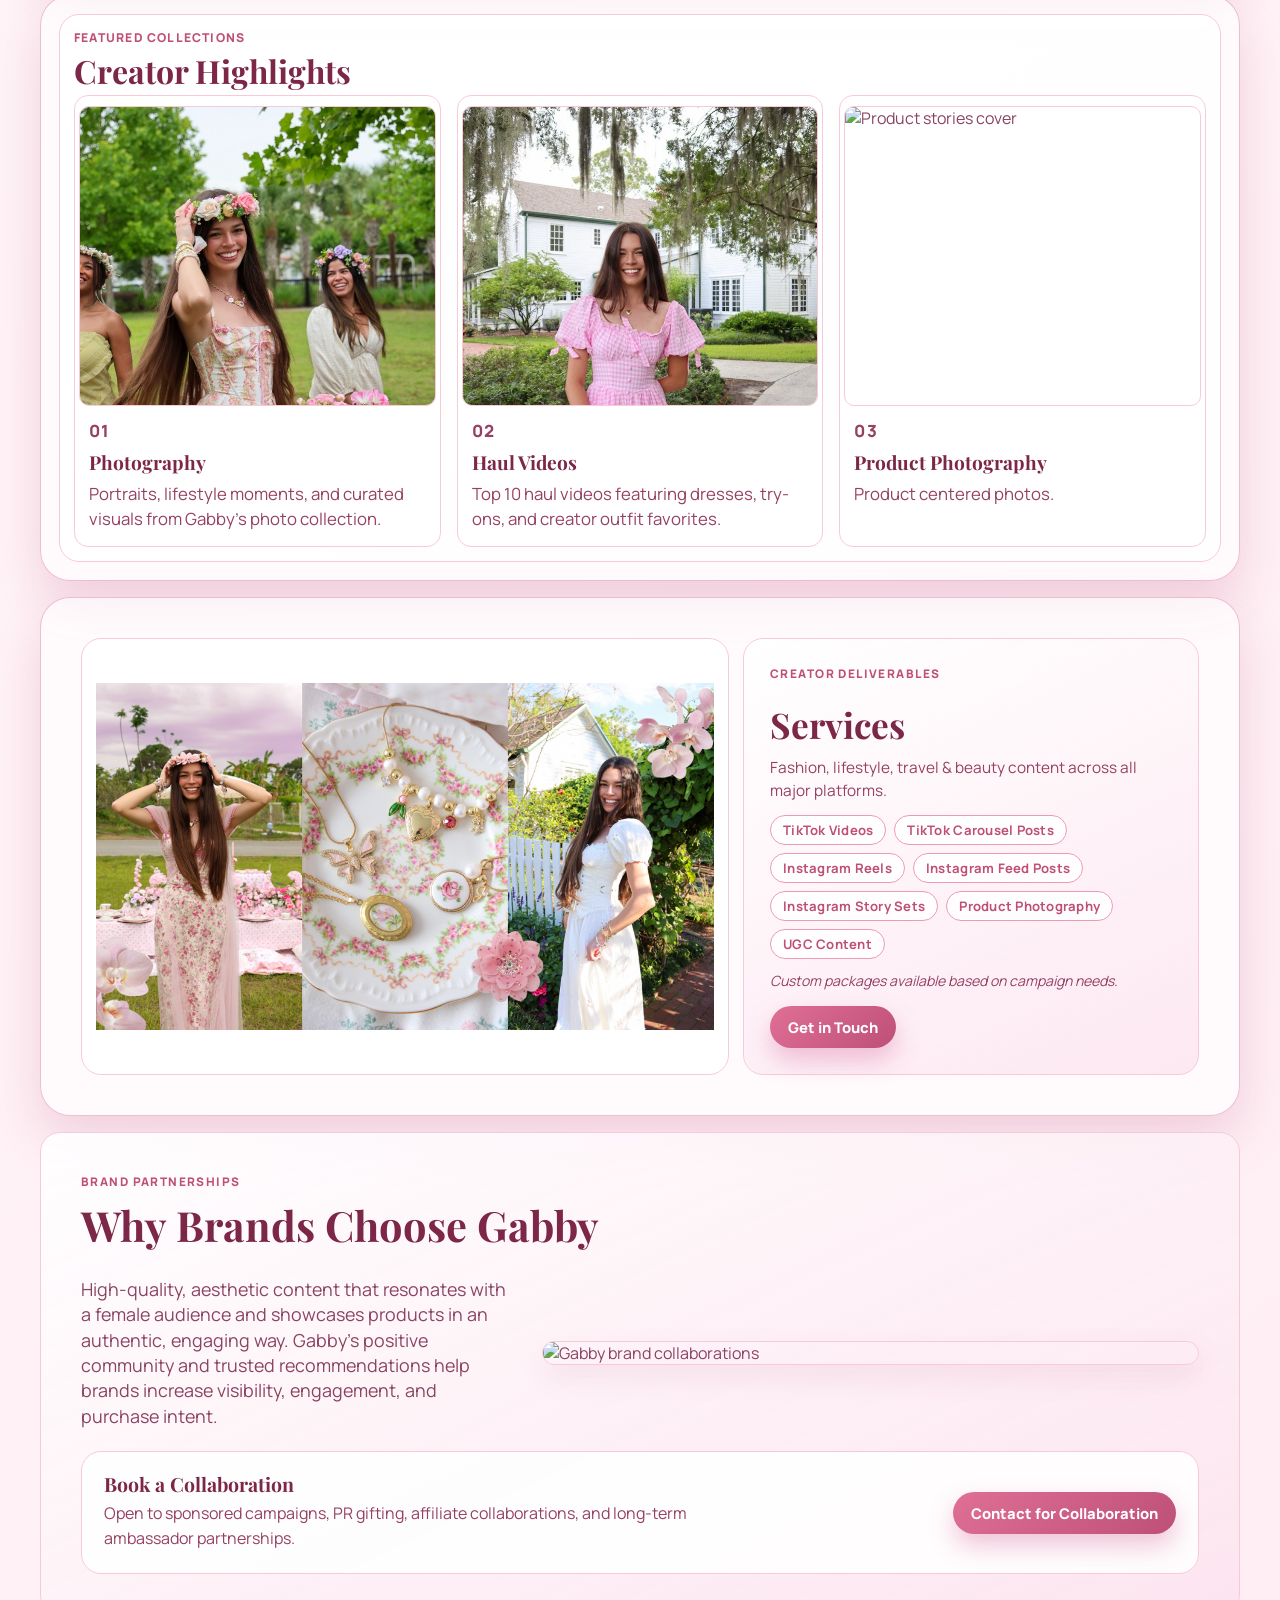
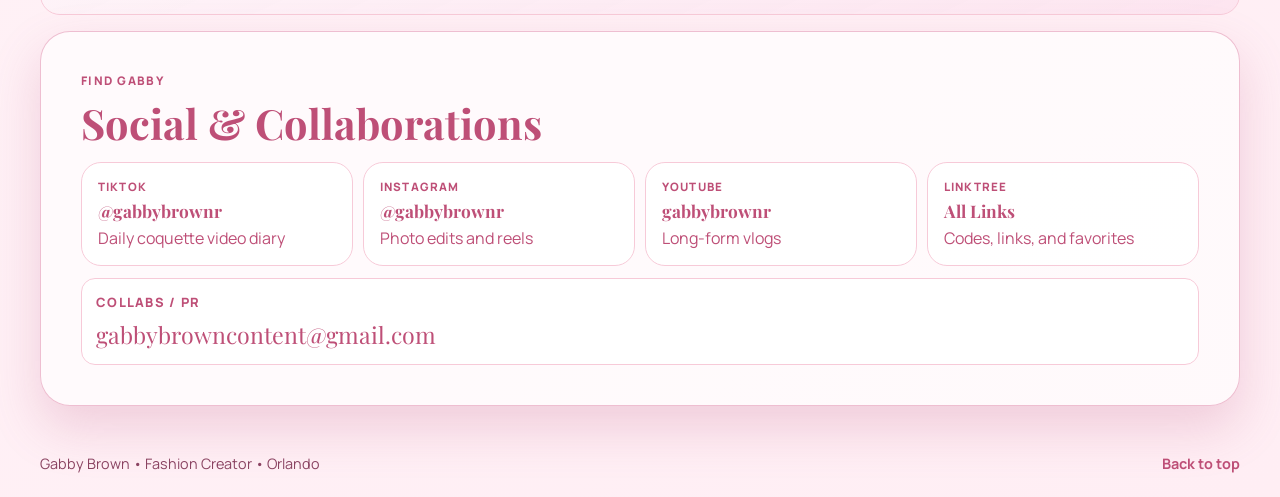
==== commit 45cd734a: "Update analytics and product photography copy" ====
--- a/index.html
+++ b/index.html
@@ -131,7 +131,7 @@
             <img class="series-cover" src="images/product/jewelry-portada.jpg" alt="Product stories cover" loading="lazy" decoding="async">
             <p class="series-id">03</p>
             <h4>Product Photography</h4>
-            <p>Top product-centered photos ranked by views with direct TikTok previews.</p>
+              <p>Product centered photos.</p>
           </a>
         </div>
       </div>
--- a/styles.css
+++ b/styles.css
@@ -373,19 +373,27 @@
 
 .about-collage {
   grid-column: 1 / -1;
-  max-width: 900px;
-  width: 100%;
+  max-width: 560px;
+  width: min(560px, 70%);
   margin: 0 auto;
   border: 1px solid var(--pink-200);
   border-radius: var(--radius-lg);
   overflow: hidden;
   background: rgba(255, 255, 255, 0.84);
+  display: flex;
+  justify-content: center;
+  align-items: center;
+  padding: 0;
 }
 
 .about-collage img {
   display: block;
   width: 100%;
+  max-width: none;
   height: auto;
+  max-height: 320px;
+  object-fit: cover;
+  margin: 0 auto;
 }
 
 .hero-about .card-label {
@@ -1137,27 +1145,29 @@
 /* Top-line stat cards */
 .an-topline {
   display: grid;
-  grid-template-columns: repeat(4, minmax(0, 1fr));
-  gap: 12px;
+  max-width: 760px;
+  width: min(760px, 92%);
   padding: clamp(16px, 3vw, 28px);
 }
 
 .an-stat-card {
-  border: 1px solid var(--pink-200);
+  background: rgba(255, 255, 255, 0.92);
   border-radius: var(--radius-lg);
   background: rgba(255, 255, 255, 0.92);
   padding: 18px 16px;
-  display: grid;
+  padding: 8px;
+  box-shadow: 0 12px 28px rgba(194, 98, 140, 0.16);
   gap: 4px;
 }
 
 .an-stat-label {
-  font-size: 0.75rem;
-  font-weight: 800;
+  width: 100%;
+  max-width: 100%;
   text-transform: uppercase;
-  letter-spacing: 0.1em;
-  color: var(--pink-500);
-}
+  max-height: 460px;
+  object-fit: contain;
+}
+  border-radius: 12px;
 
 .an-stat-number {
   font-family: "Playfair Display", serif;
